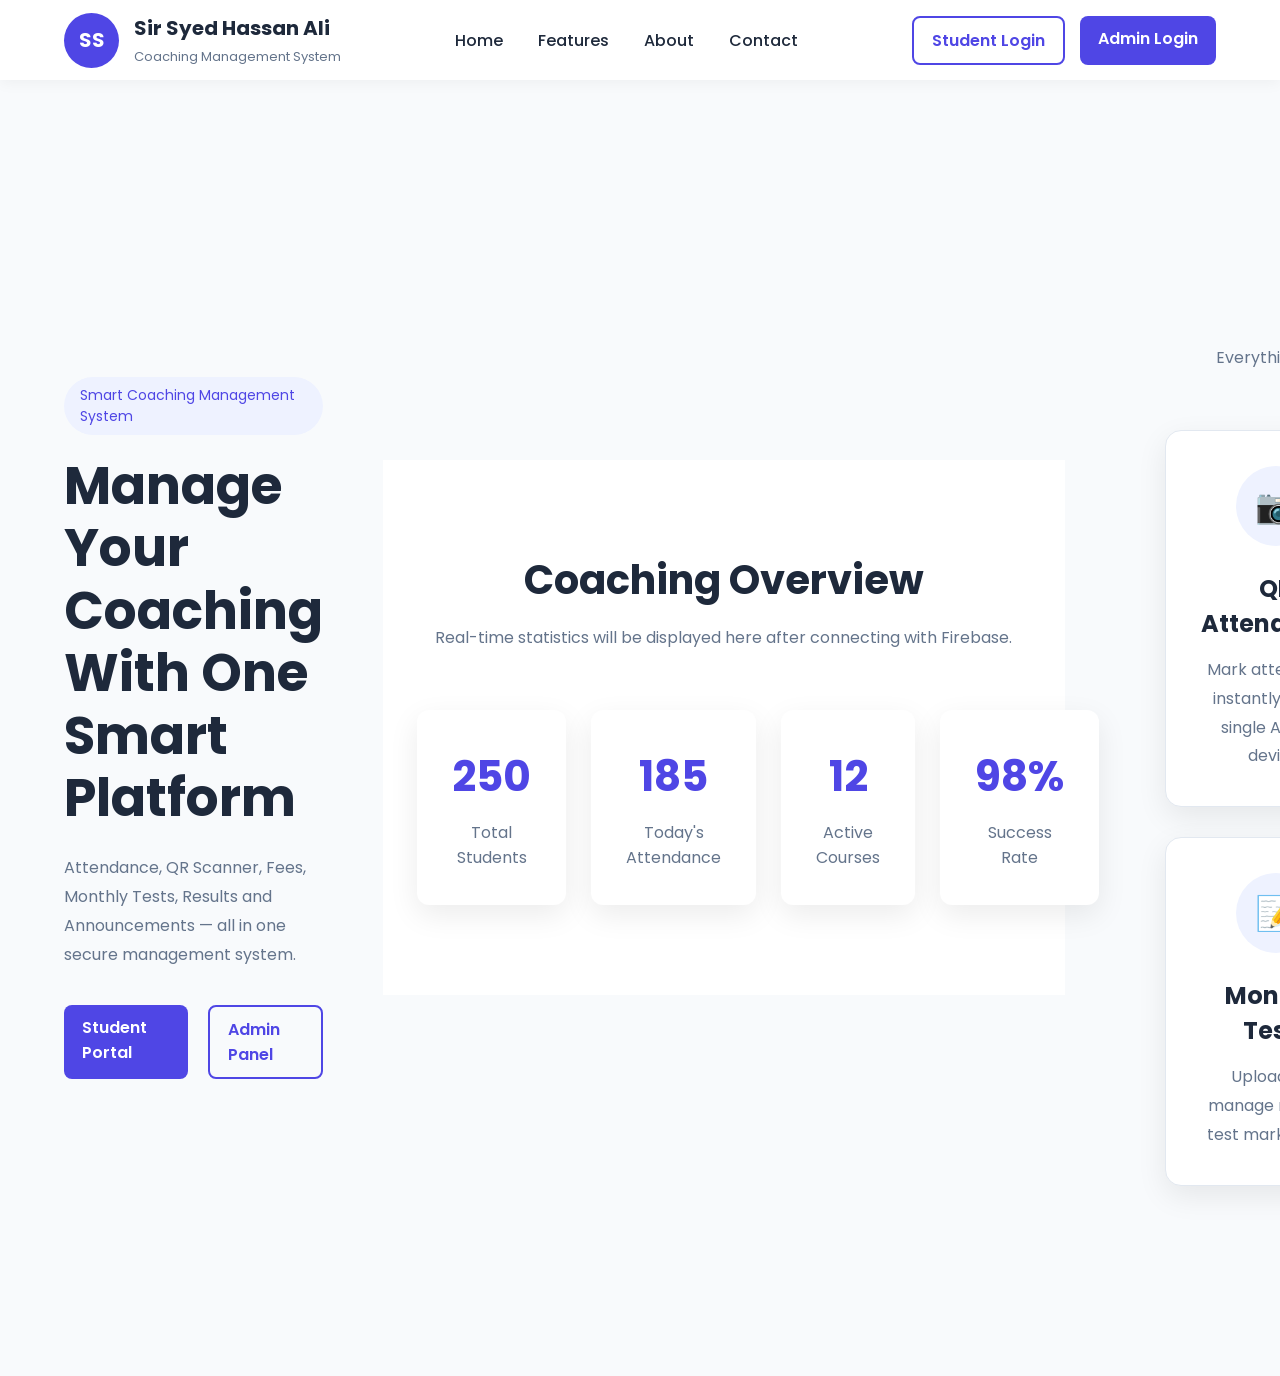
==== index.html @ 6d30d4cc "Add files via upload" ====
<!DOCTYPE html>
<html lang="en">

<head>

    <!-- Character Encoding -->
    <meta charset="UTF-8">

    <!-- Responsive Design -->
    <meta name="viewport"
          content="width=device-width, initial-scale=1.0">

    <!-- Website Title -->
    <title>Sir Syed Hassan Ali Coaching Management System</title>

    <!-- Website Description -->
    <meta name="description"
          content="Smart Coaching Management System">

    <!-- Google Fonts -->

    <link rel="preconnect"
          href="https://fonts.googleapis.com">

    <link rel="preconnect"
          href="https://fonts.gstatic.com"
          crossorigin>

    <link href="https://fonts.googleapis.com/css2?family=Poppins:wght@300;400;500;600;700&display=swap"
          rel="stylesheet">

    <!-- Lucide Icons -->

    <script src="https://unpkg.com/lucide@latest"></script>

    <!-- CSS -->

    <link rel="stylesheet"
          href="css/variables.css">

    <link rel="stylesheet"
          href="css/style.css">

    <link rel="stylesheet"
          href="css/components.css">

    <link rel="stylesheet"
          href="css/responsive.css">

</head>

<body>




<header class="header">

    <div class="container">

        <!-- Logo -->

        <a href="index.html" class="logo">

            <div class="logo-icon">

                SS

            </div>

            <div class="logo-text">

                <h2>Sir Syed Hassan Ali</h2>

                <span>Coaching Management System</span>

            </div>

        </a>

        <!-- Desktop Navigation -->

        <nav class="navbar">

            <ul class="nav-list">

                <li><a href="#home" class="nav-link">Home</a></li>

                <li><a href="#features" class="nav-link">Features</a></li>

                <li><a href="#about" class="nav-link">About</a></li>

                <li><a href="#contact" class="nav-link">Contact</a></li>

            </ul>

        </nav>

        <!-- Right Buttons -->

        <div class="header-actions">

            <a href="login.html" class="btn btn-outline">

                Student Login

            </a>

            <a href="admin-login.html" class="btn btn-primary">

                Admin Login

            </a>

        </div>

        <!-- Mobile Menu Button -->

        <button class="menu-btn" id="menuBtn">

            ☰

        </button>

    </div>

</header>




<main>

    <!-- ===========================
         HERO SECTION
    ============================ -->

    <section class="hero" id="home">

        <div class="container hero-container">

            <!-- Left Content -->

            <div class="hero-content">

                <span class="hero-badge">

                    Smart Coaching Management System
                </span>

                <h1>

                    Manage Your Coaching With One Smart Platform

                </h1>

                <p>

                    Attendance, QR Scanner, Fees, Monthly Tests,
                    Results and Announcements — all in one secure
                    management system.

                </p>

                <div class="hero-buttons">

                    <a href="login.html" class="btn btn-primary">

                        Student Portal

                    </a>

                    <a href="admin-login.html" class="btn btn-outline">

                        Admin Panel

                    </a>

                </div>

            </div>



<!-- ==========================================
     STATISTICS SECTION
========================================== -->

<section class="stats" id="statistics">

    <div class="container">

        <div class="section-title">

            <h2>Coaching Overview</h2>

            <p>

                Real-time statistics will be displayed here after
                connecting with Firebase.

            </p>

        </div>

        <div class="stats-grid">

            <div class="stat-card">

                <h3 id="studentCount">

                    250

                </h3>

                <p>Total Students</p>

            </div>

            <div class="stat-card">

                <h3 id="attendanceToday">

                    185

                </h3>

                <p>Today's Attendance</p>

            </div>

            <div class="stat-card">

                <h3 id="activeCourses">

                    12

                </h3>

                <p>Active Courses</p>

            </div>

            <div class="stat-card">

                <h3 id="successRate">

                    98%

                </h3>

                <p>Success Rate</p>

            </div>

        </div>

    </div>

</section>


<!-- ==========================================
     FEATURES SECTION
========================================== -->

<section class="features" id="features">

    <div class="container">

        <div class="section-title">

            <h2>Powerful Features</h2>

            <p>

                Everything you need to manage your coaching
                efficiently from one dashboard.

            </p>

        </div>

        <div class="features-grid">

            <div class="feature-card">

                <div class="feature-icon">📷</div>

                <h3>QR Attendance</h3>

                <p>
                    Mark attendance instantly using a single Android device.
                </p>

            </div>

            <div class="feature-card">

                <div class="feature-icon">👨‍🎓</div>

                <h3>Student Management</h3>

                <p>
                    Add, edit and manage all students from one place.
                </p>

            </div>

            <div class="feature-card">

                <div class="feature-icon">💰</div>

                <h3>Fee Management</h3>

                <p>
                    Track paid and unpaid monthly fees with complete history.
                </p>

            </div>

            <div class="feature-card">

                <div class="feature-icon">📝</div>

                <h3>Monthly Tests</h3>

                <p>
                    Upload and manage monthly test marks easily.
                </p>

            </div>

            <div class="feature-card">

                <div class="feature-icon">🎓</div>

                <h3>Results</h3>

                <p>
                    Publish results securely for students and parents.
                </p>

            </div>

            <div class="feature-card">

                <div class="feature-icon">📢</div>

                <h3>Announcements</h3>

                <p>
                    Send important notices directly to every student dashboard.
                </p>

            </div>

        </div>

    </div>

</section>


<!-- ==========================================
     HOW IT WORKS SECTION
========================================== -->

<section class="workflow" id="workflow">

    <div class="container">

        <div class="section-title">

            <h2>How Our QR Attendance Works</h2>

            <p>

                A simple and secure process that takes only a few seconds.

            </p>

        </div>

        <div class="workflow-grid">

            <div class="workflow-card">

                <div class="step-number">1</div>

                <div class="workflow-icon">🎫</div>

                <h3>Bring Your QR Card</h3>

                <p>

                    Every student receives a unique QR card during admission.

                </p>

            </div>

            <div class="workflow-card">

                <div class="step-number">2</div>

                <div class="workflow-icon">📷</div>

                <h3>Scan QR Code</h3>

                <p>

                    Scan your QR card using the Android scanner at reception.

                </p>

            </div>

            <div class="workflow-card">

                <div class="step-number">3</div>

                <div class="workflow-icon">✅</div>

                <h3>Attendance Saved</h3>

                <p>

                    Attendance is recorded instantly with the current date and time.

                </p>

            </div>

            <div class="workflow-card">

                <div class="step-number">4</div>

                <div class="workflow-icon">📊</div>

                <h3>Dashboard Updated</h3>

                <p>

                    Attendance, reports and statistics update automatically.

                </p>

            </div>

        </div>

    </div>

</section>


            <!-- Right Content -->

            <div class="hero-image">

                <img src="images/hero.png"
                     alt="Hero Image">

            </div>

        </div>

    </section>

</main>





<!-- ======================================================

FOOTER WILL COME HERE

======================================================= -->






<!-- JavaScript -->

<script type="module" src="js/app.js"></script>

</body>

</html>
---- css/variables.css ----
/* ==========================================
   GLOBAL VARIABLES
========================================== */

:root{

    /* Brand Colors */

    --primary-color:#4F46E5;

    --primary-hover:#4338CA;

    --success-color:#16A34A;

    --danger-color:#DC2626;

    --warning-color:#F59E0B;

    /* Text */

    --text-dark:#1E293B;

    --text-light:#64748B;

    /* Background */

    --background:#F8FAFC;

    --white:#FFFFFF;

    /* Border */

    --border-color:#E2E8F0;

    /* Radius */

    --radius:12px;

    /* Shadow */

    --shadow:

    0 10px 30px rgba(0,0,0,.08);

}
---- css/style.css ----
/* ==========================================
   RESET
========================================== */

*{

    margin:0;

    padding:0;

    box-sizing:border-box;

}

/* ==========================================
   BODY
========================================== */

body{

    font-family:'Poppins',sans-serif;

    background:var(--background);

    color:var(--text-dark);

}

/* ==========================================
   LINKS
========================================== */

a{

    text-decoration:none;

    color:inherit;

}

/* ==========================================
   LIST
========================================== */

ul{

    list-style:none;

}

/* ==========================================
   IMAGE
========================================== */

img{

    max-width:100%;

    display:block;

}
---- css/components.css ----
/* ==========================================
   CONTAINER
========================================== */

.container{

    width:90%;

    max-width:1280px;

    margin:auto;

}

/* ==========================================
   HEADER
========================================== */

.header{

    position:sticky;

    top:0;

    z-index:1000;

    background:#ffffff;

    box-shadow:0 2px 15px rgba(0,0,0,.05);

}

/* ==========================================
   HEADER CONTAINER
========================================== */

.header .container{

    display:flex;

    align-items:center;

    justify-content:space-between;

    height:80px;

}

/* ==========================================
   LOGO
========================================== */

.logo{

    display:flex;

    align-items:center;

    gap:15px;

}

.logo-icon{

    width:55px;

    height:55px;

    border-radius:50%;

    background:var(--primary-color);

    color:#fff;

    display:flex;

    align-items:center;

    justify-content:center;

    font-weight:700;

    font-size:20px;

}

.logo-text h2{

    font-size:20px;

}

.logo-text span{

    color:var(--text-light);

    font-size:13px;

}

/* ==========================================
   NAVIGATION
========================================== */

.nav-list{

    display:flex;

    gap:35px;

}

.nav-link{

    font-weight:500;

    transition:.3s;

}

.nav-link:hover{

    color:var(--primary-color);

}

/* ==========================================
   BUTTONS
========================================== */

.header-actions{

    display:flex;

    gap:15px;

}

.btn{

    padding:10px 18px;

    border-radius:8px;

    font-weight:600;

    transition:.3s;

}

.btn-primary{

    background:var(--primary-color);

    color:#fff;

}

.btn-primary:hover{

    background:var(--primary-hover);

}

.btn-outline{

    border:2px solid var(--primary-color);

    color:var(--primary-color);

}

.btn-outline:hover{

    background:var(--primary-color);

    color:#fff;

}

/* ==========================================
   MOBILE BUTTON
========================================== */

.menu-btn{

    display:none;

    border:none;

    background:none;

    font-size:30px;

    cursor:pointer;

}

/* ==========================================
   HERO SECTION
========================================== */

.hero{

    padding:90px 0;

}

.hero-container{

    display:flex;

    align-items:center;

    justify-content:space-between;

    gap:60px;

}

.hero-content{

    flex:1;

}

.hero-badge{

    display:inline-block;

    background:#EEF2FF;

    color:var(--primary-color);

    padding:8px 16px;

    border-radius:30px;

    font-size:14px;

    margin-bottom:20px;

}

.hero-content h1{

    font-size:52px;

    line-height:1.2;

    margin-bottom:25px;

}

.hero-content p{

    color:var(--text-light);

    line-height:1.8;

    margin-bottom:35px;

    max-width:600px;

}

.hero-buttons{

    display:flex;

    gap:20px;

}

.hero-image{

    flex:1;

    text-align:center;

}

.hero-image img{

    max-width:100%;

}

/* ==========================================
   SECTION TITLE
========================================== */

.section-title{

    text-align:center;

    margin-bottom:60px;

}

.section-title h2{

    font-size:40px;

    margin-bottom:15px;

}

.section-title p{

    color:var(--text-light);

}

/* ==========================================
   STATISTICS
========================================== */

.stats{

    padding:90px 0;

    background:#ffffff;

}

.stats-grid{

    display:grid;

    grid-template-columns:repeat(4,1fr);

    gap:25px;

}

.stat-card{

    background:#ffffff;

    padding:35px;

    border-radius:var(--radius);

    text-align:center;

    box-shadow:var(--shadow);

    transition:.3s;

}

.stat-card:hover{

    transform:translateY(-8px);

}

.stat-card h3{

    font-size:42px;

    color:var(--primary-color);

    margin-bottom:12px;

}

.stat-card p{

    color:var(--text-light);

}

/* ==========================================
   FEATURES SECTION
========================================== */

.features{

    padding:100px 0;

    background:#F8FAFC;

}

/* Feature Grid */

.features-grid{

    display:grid;

    grid-template-columns:repeat(3,1fr);

    gap:30px;

}

/* Feature Card */

.feature-card{

    background:#FFFFFF;

    border-radius:16px;

    padding:35px;

    text-align:center;

    box-shadow:var(--shadow);

    transition:.35s;

    border:1px solid var(--border-color);

}

/* Hover Effect */

.feature-card:hover{

    transform:translateY(-10px);

    border-color:var(--primary-color);

}

/* Icon */

.feature-icon{

    width:80px;

    height:80px;

    margin:auto;

    margin-bottom:25px;

    border-radius:50%;

    background:#EEF2FF;

    display:flex;

    align-items:center;

    justify-content:center;

    font-size:34px;

}

/* Title */

.feature-card h3{

    margin-bottom:15px;

    font-size:24px;

}

/* Description */

.feature-card p{

    color:var(--text-light);

    line-height:1.8;

}

/* ==========================================
   WORKFLOW SECTION
========================================== */

.workflow{

    padding:100px 0;

    background:#FFFFFF;

}

/* Grid */

.workflow-grid{

    display:grid;

    grid-template-columns:repeat(4,1fr);

    gap:30px;

}

/* Card */

.workflow-card{

    position:relative;

    background:#F8FAFC;

    padding:35px;

    border-radius:18px;

    text-align:center;

    box-shadow:var(--shadow);

    transition:.35s;

}

.workflow-card:hover{

    transform:translateY(-10px);

}

/* Step Number */

.step-number{

    position:absolute;

    top:15px;

    right:15px;

    width:35px;

    height:35px;

    border-radius:50%;

    background:var(--primary-color);

    color:#fff;

    display:flex;

    justify-content:center;

    align-items:center;

    font-weight:700;

}

/* Icon */

.workflow-icon{

    width:90px;

    height:90px;

    margin:auto;

    margin-bottom:25px;

    border-radius:50%;

    background:#EEF2FF;

    display:flex;

    justify-content:center;

    align-items:center;

    font-size:40px;

}

/* Heading */

.workflow-card h3{

    margin-bottom:15px;

    font-size:22px;

}

/* Text */

.workflow-card p{

    color:var(--text-light);

    line-height:1.8;

}
---- css/responsive.css ----
<!DOCTYPE html>
<html lang="en">

<head>

    <!-- Character Encoding -->
    <meta charset="UTF-8">

    <!-- Responsive Design -->
    <meta name="viewport"
          content="width=device-width, initial-scale=1.0">

    <!-- Website Title -->
    <title>Sir Syed Hassan Ali Coaching Management System</title>

    <!-- Website Description -->
    <meta name="description"
          content="Smart Coaching Management System">

    <!-- Google Fonts -->

    <link rel="preconnect"
          href="https://fonts.googleapis.com">

    <link rel="preconnect"
          href="https://fonts.gstatic.com"
          crossorigin>

    <link href="https://fonts.googleapis.com/css2?family=Poppins:wght@300;400;500;600;700&display=swap"
          rel="stylesheet">

    <!-- Lucide Icons -->

    <script src="https://unpkg.com/lucide@latest"></script>

    <!-- CSS -->

    <link rel="stylesheet"
          href="css/variables.css">

    <link rel="stylesheet"
          href="css/style.css">

    <link rel="stylesheet"
          href="css/components.css">

    <link rel="stylesheet"
          href="css/responsive.css">

</head>

<body>




<header class="header">

    <div class="container">

        <!-- Logo -->

        <a href="index.html" class="logo">

            <div class="logo-icon">

                SS

            </div>

            <div class="logo-text">

                <h2>Sir Syed Hassan Ali</h2>

                <span>Coaching Management System</span>

            </div>

        </a>

        <!-- Desktop Navigation -->

        <nav class="navbar">

            <ul class="nav-list">

                <li><a href="#home" class="nav-link">Home</a></li>

                <li><a href="#features" class="nav-link">Features</a></li>

                <li><a href="#about" class="nav-link">About</a></li>

                <li><a href="#contact" class="nav-link">Contact</a></li>

            </ul>

        </nav>

        <!-- Right Buttons -->

        <div class="header-actions">

            <a href="login.html" class="btn btn-outline">

                Student Login

            </a>

            <a href="admin-login.html" class="btn btn-primary">

                Admin Login

            </a>

        </div>

        <!-- Mobile Menu Button -->

        <button class="menu-btn" id="menuBtn">

            ☰

        </button>

    </div>

</header>




<main>

    <!-- ===========================
         HERO SECTION
    ============================ -->

    <section class="hero" id="home">

        <div class="container hero-container">

            <!-- Left Content -->

            <div class="hero-content">

                <span class="hero-badge">

                    Smart Coaching Management System
                </span>

                <h1>

                    Manage Your Coaching With One Smart Platform

                </h1>

                <p>

                    Attendance, QR Scanner, Fees, Monthly Tests,
                    Results and Announcements — all in one secure
                    management system.

                </p>

                <div class="hero-buttons">

                    <a href="login.html" class="btn btn-primary">

                        Student Portal

                    </a>

                    <a href="admin-login.html" class="btn btn-outline">

                        Admin Panel

                    </a>

                </div>

            </div>



<!-- ==========================================
     STATISTICS SECTION
========================================== -->

<section class="stats" id="statistics">

    <div class="container">

        <div class="section-title">

            <h2>Coaching Overview</h2>

            <p>

                Real-time statistics will be displayed here after
                connecting with Firebase.

            </p>

        </div>

        <div class="stats-grid">

            <div class="stat-card">

                <h3 id="studentCount">

                    250

                </h3>

                <p>Total Students</p>

            </div>

            <div class="stat-card">

                <h3 id="attendanceToday">

                    185

                </h3>

                <p>Today's Attendance</p>

            </div>

            <div class="stat-card">

                <h3 id="activeCourses">

                    12

                </h3>

                <p>Active Courses</p>

            </div>

            <div class="stat-card">

                <h3 id="successRate">

                    98%

                </h3>

                <p>Success Rate</p>

            </div>

        </div>

    </div>

</section>


<!-- ==========================================
     FEATURES SECTION
========================================== -->

<section class="features" id="features">

    <div class="container">

        <div class="section-title">

            <h2>Powerful Features</h2>

            <p>

                Everything you need to manage your coaching
                efficiently from one dashboard.

            </p>

        </div>

        <div class="features-grid">

            <div class="feature-card">

                <div class="feature-icon">📷</div>

                <h3>QR Attendance</h3>

                <p>
                    Mark attendance instantly using a single Android device.
                </p>

            </div>

            <div class="feature-card">

                <div class="feature-icon">👨‍🎓</div>

                <h3>Student Management</h3>

                <p>
                    Add, edit and manage all students from one place.
                </p>

            </div>

            <div class="feature-card">

                <div class="feature-icon">💰</div>

                <h3>Fee Management</h3>

                <p>
                    Track paid and unpaid monthly fees with complete history.
                </p>

            </div>

            <div class="feature-card">

                <div class="feature-icon">📝</div>

                <h3>Monthly Tests</h3>

                <p>
                    Upload and manage monthly test marks easily.
                </p>

            </div>

            <div class="feature-card">

                <div class="feature-icon">🎓</div>

                <h3>Results</h3>

                <p>
                    Publish results securely for students and parents.
                </p>

            </div>

            <div class="feature-card">

                <div class="feature-icon">📢</div>

                <h3>Announcements</h3>

                <p>
                    Send important notices directly to every student dashboard.
                </p>

            </div>

        </div>

    </div>

</section>


<!-- ==========================================
     HOW IT WORKS SECTION
========================================== -->

<section class="workflow" id="workflow">

    <div class="container">

        <div class="section-title">

            <h2>How Our QR Attendance Works</h2>

            <p>

                A simple and secure process that takes only a few seconds.

            </p>

        </div>

        <div class="workflow-grid">

            <div class="workflow-card">

                <div class="step-number">1</div>

                <div class="workflow-icon">🎫</div>

                <h3>Bring Your QR Card</h3>

                <p>

                    Every student receives a unique QR card during admission.

                </p>

            </div>

            <div class="workflow-card">

                <div class="step-number">2</div>

                <div class="workflow-icon">📷</div>

                <h3>Scan QR Code</h3>

                <p>

                    Scan your QR card using the Android scanner at reception.

                </p>

            </div>

            <div class="workflow-card">

                <div class="step-number">3</div>

                <div class="workflow-icon">✅</div>

                <h3>Attendance Saved</h3>

                <p>

                    Attendance is recorded instantly with the current date and time.

                </p>

            </div>

            <div class="workflow-card">

                <div class="step-number">4</div>

                <div class="workflow-icon">📊</div>

                <h3>Dashboard Updated</h3>

                <p>

                    Attendance, reports and statistics update automatically.

                </p>

            </div>

        </div>

    </div>

</section>


            <!-- Right Content -->

            <div class="hero-image">

                <img src="images/hero.png"
                     alt="Hero Image">

            </div>

        </div>

    </section>

</main>





<!-- ======================================================

FOOTER WILL COME HERE

======================================================= -->






<!-- JavaScript -->

<script src="js/app.js"></script>

</body>

</html>
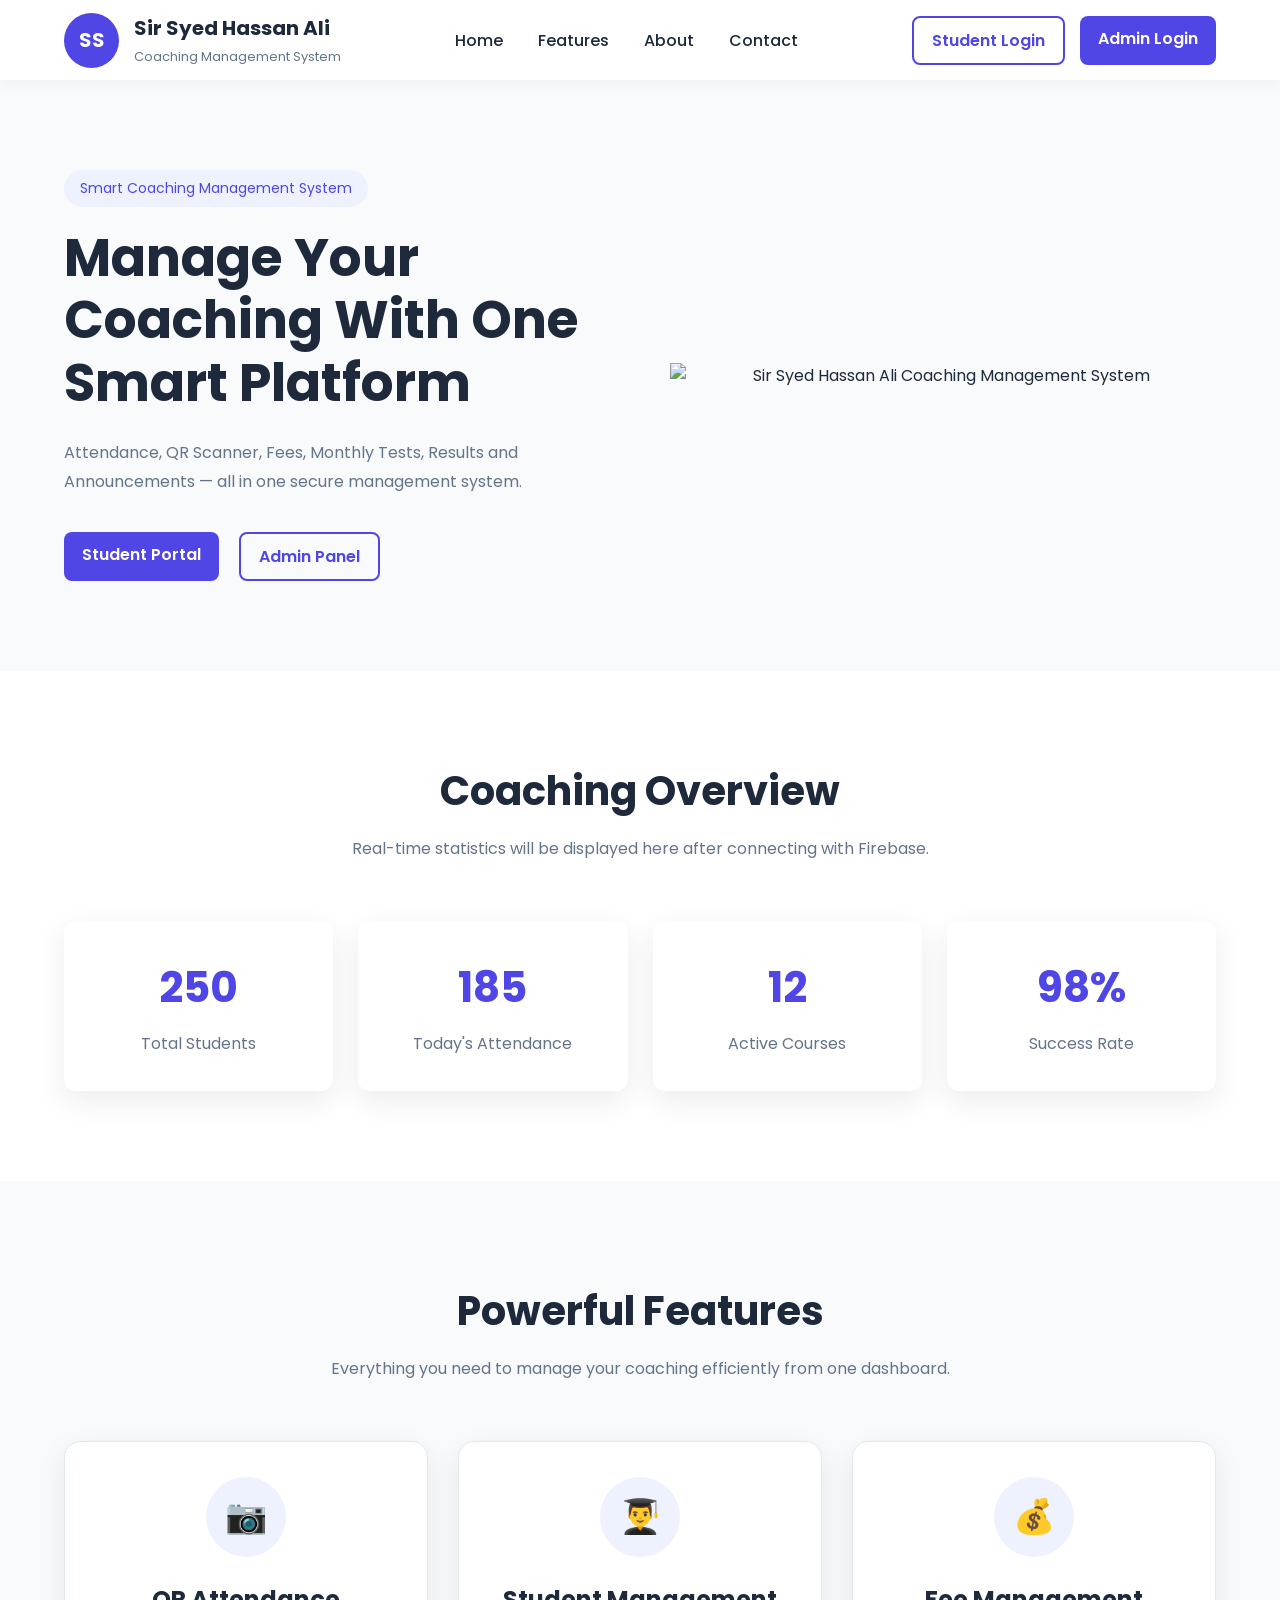
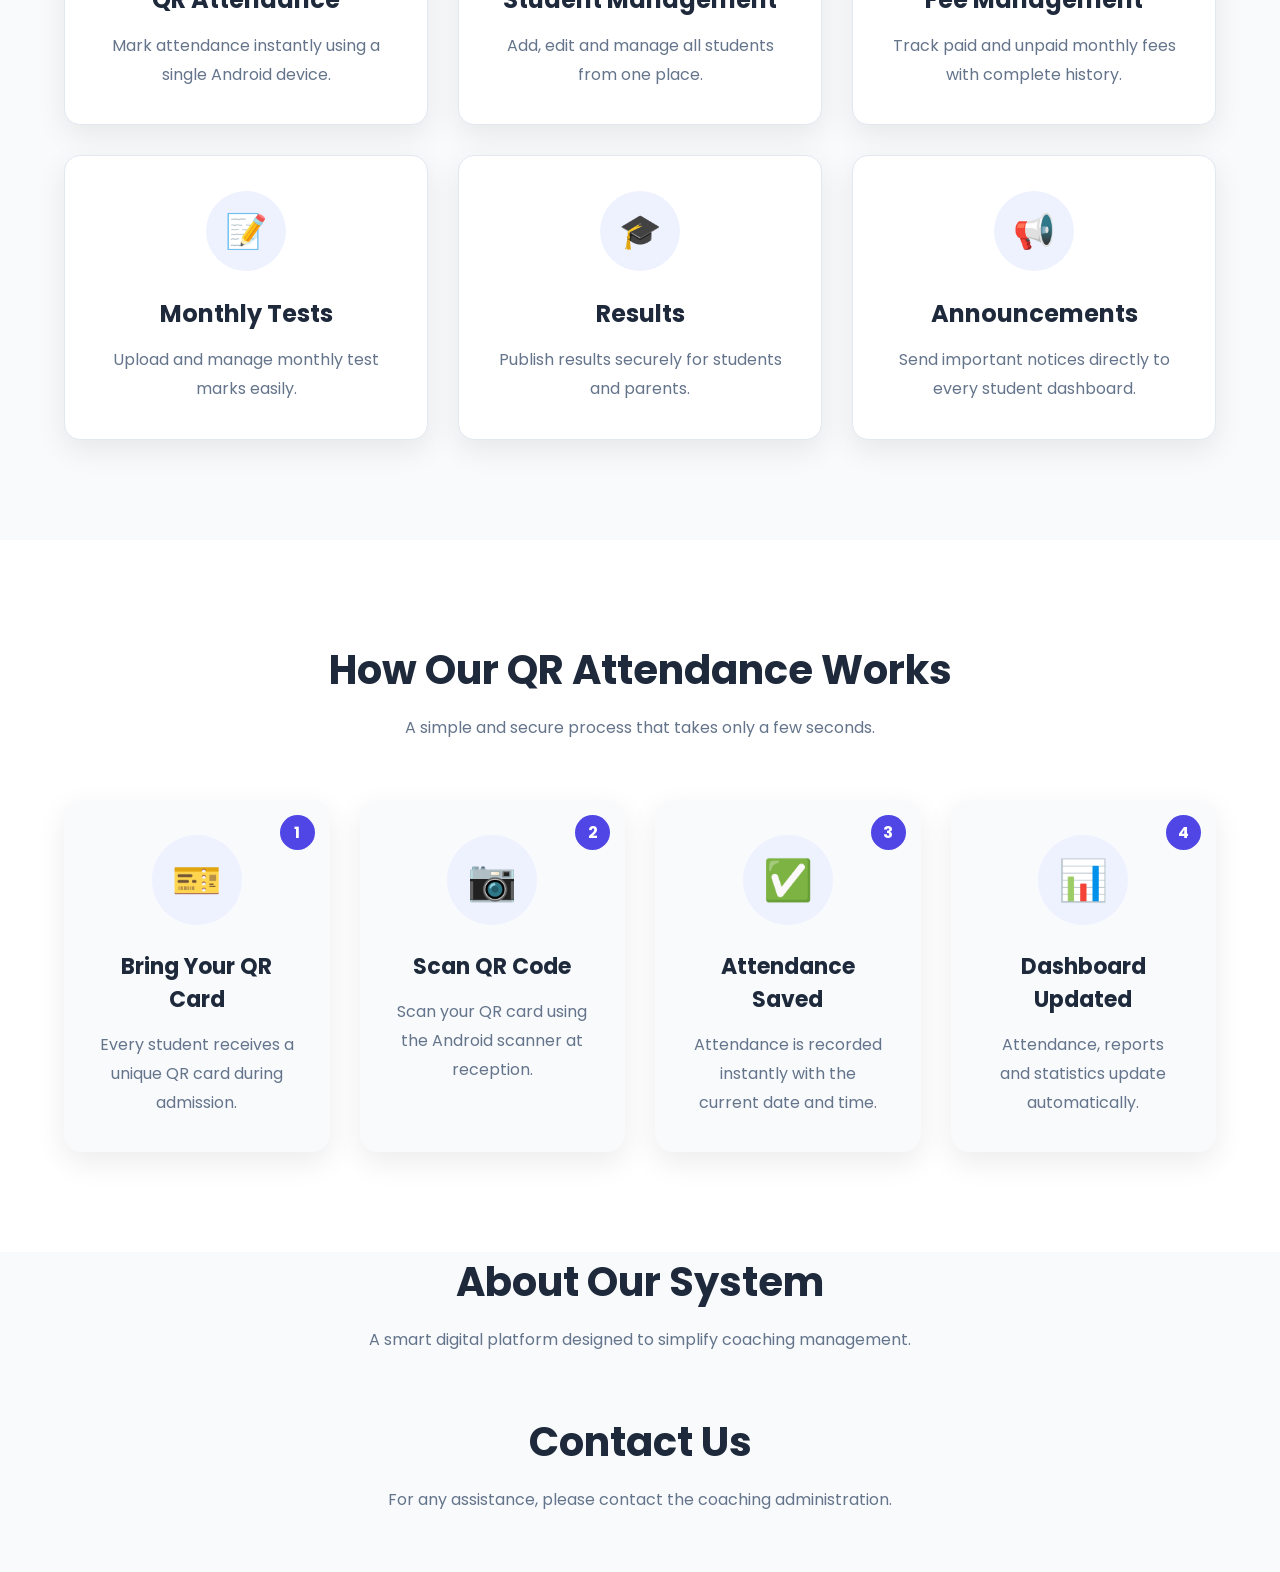
==== commit 0869a02a: "Update index.html" ====
--- a/index.html
+++ b/index.html
@@ -7,487 +7,590 @@
     <meta charset="UTF-8">
 
     <!-- Responsive Design -->
-    <meta name="viewport"
-          content="width=device-width, initial-scale=1.0">
+    <meta name="viewport" content="width=device-width, initial-scale=1.0">
 
     <!-- Website Title -->
     <title>Sir Syed Hassan Ali Coaching Management System</title>
 
     <!-- Website Description -->
-    <meta name="description"
-          content="Smart Coaching Management System">
+    <meta name="description" content="Smart Coaching Management System">
 
     <!-- Google Fonts -->
-
-    <link rel="preconnect"
-          href="https://fonts.googleapis.com">
-
-    <link rel="preconnect"
-          href="https://fonts.gstatic.com"
-          crossorigin>
+    <link rel="preconnect" href="https://fonts.googleapis.com">
+    <link rel="preconnect" href="https://fonts.gstatic.com" crossorigin>
 
     <link href="https://fonts.googleapis.com/css2?family=Poppins:wght@300;400;500;600;700&display=swap"
           rel="stylesheet">
 
     <!-- Lucide Icons -->
-
     <script src="https://unpkg.com/lucide@latest"></script>
 
     <!-- CSS -->
-
-    <link rel="stylesheet"
-          href="css/variables.css">
-
-    <link rel="stylesheet"
-          href="css/style.css">
-
-    <link rel="stylesheet"
-          href="css/components.css">
-
-    <link rel="stylesheet"
-          href="css/responsive.css">
+    <link rel="stylesheet" href="css/variables.css">
+    <link rel="stylesheet" href="css/style.css">
+    <link rel="stylesheet" href="css/components.css">
+    <link rel="stylesheet" href="css/responsive.css">
 
 </head>
 
+
 <body>
 
-
-
-
-<header class="header">
-
-    <div class="container">
-
-        <!-- Logo -->
-
-        <a href="index.html" class="logo">
-
-            <div class="logo-icon">
-
-                SS
-
-            </div>
-
-            <div class="logo-text">
-
-                <h2>Sir Syed Hassan Ali</h2>
-
-                <span>Coaching Management System</span>
-
-            </div>
-
-        </a>
-
-        <!-- Desktop Navigation -->
-
-        <nav class="navbar">
-
-            <ul class="nav-list">
-
-                <li><a href="#home" class="nav-link">Home</a></li>
-
-                <li><a href="#features" class="nav-link">Features</a></li>
-
-                <li><a href="#about" class="nav-link">About</a></li>
-
-                <li><a href="#contact" class="nav-link">Contact</a></li>
-
-            </ul>
-
-        </nav>
-
-        <!-- Right Buttons -->
-
-        <div class="header-actions">
-
-            <a href="login.html" class="btn btn-outline">
-
-                Student Login
+    <!-- ==========================================
+         HEADER
+    =========================================== -->
+
+    <header class="header">
+
+        <div class="container">
+
+            <!-- Logo -->
+            <a href="index.html" class="logo">
+
+                <div class="logo-icon">
+                    SS
+                </div>
+
+                <div class="logo-text">
+
+                    <h2>Sir Syed Hassan Ali</h2>
+
+                    <span>
+                        Coaching Management System
+                    </span>
+
+                </div>
 
             </a>
 
-            <a href="admin-login.html" class="btn btn-primary">
-
-                Admin Login
-
-            </a>
+
+            <!-- Desktop Navigation -->
+            <nav class="navbar">
+
+                <ul class="nav-list">
+
+                    <li>
+                        <a href="#home" class="nav-link">
+                            Home
+                        </a>
+                    </li>
+
+                    <li>
+                        <a href="#features" class="nav-link">
+                            Features
+                        </a>
+                    </li>
+
+                    <li>
+                        <a href="#about" class="nav-link">
+                            About
+                        </a>
+                    </li>
+
+                    <li>
+                        <a href="#contact" class="nav-link">
+                            Contact
+                        </a>
+                    </li>
+
+                </ul>
+
+            </nav>
+
+
+            <!-- Header Buttons -->
+            <div class="header-actions">
+
+                <a href="login.html" class="btn btn-outline">
+                    Student Login
+                </a>
+
+                <a href="admin-login.html" class="btn btn-primary">
+                    Admin Login
+                </a>
+
+            </div>
+
+
+            <!-- Mobile Menu -->
+            <button class="menu-btn" id="menuBtn">
+                ☰
+            </button>
 
         </div>
 
-        <!-- Mobile Menu Button -->
-
-        <button class="menu-btn" id="menuBtn">
-
-            ☰
-
-        </button>
-
-    </div>
-
-</header>
-
-
-
-
-<main>
-
-    <!-- ===========================
-         HERO SECTION
-    ============================ -->
-
-    <section class="hero" id="home">
-
-        <div class="container hero-container">
-
-            <!-- Left Content -->
-
-            <div class="hero-content">
-
-                <span class="hero-badge">
-
-                    Smart Coaching Management System
-                </span>
-
-                <h1>
-
-                    Manage Your Coaching With One Smart Platform
-
-                </h1>
-
-                <p>
-
-                    Attendance, QR Scanner, Fees, Monthly Tests,
-                    Results and Announcements — all in one secure
-                    management system.
-
-                </p>
-
-                <div class="hero-buttons">
-
-                    <a href="login.html" class="btn btn-primary">
-
-                        Student Portal
-
-                    </a>
-
-                    <a href="admin-login.html" class="btn btn-outline">
-
-                        Admin Panel
-
-                    </a>
-
-                </div>
-
-            </div>
-
-
-
-<!-- ==========================================
-     STATISTICS SECTION
-========================================== -->
-
-<section class="stats" id="statistics">
-
-    <div class="container">
-
-        <div class="section-title">
-
-            <h2>Coaching Overview</h2>
-
-            <p>
-
-                Real-time statistics will be displayed here after
-                connecting with Firebase.
-
-            </p>
-
-        </div>
-
-        <div class="stats-grid">
-
-            <div class="stat-card">
-
-                <h3 id="studentCount">
-
-                    250
-
-                </h3>
-
-                <p>Total Students</p>
-
-            </div>
-
-            <div class="stat-card">
-
-                <h3 id="attendanceToday">
-
-                    185
-
-                </h3>
-
-                <p>Today's Attendance</p>
-
-            </div>
-
-            <div class="stat-card">
-
-                <h3 id="activeCourses">
-
-                    12
-
-                </h3>
-
-                <p>Active Courses</p>
-
-            </div>
-
-            <div class="stat-card">
-
-                <h3 id="successRate">
-
-                    98%
-
-                </h3>
-
-                <p>Success Rate</p>
-
-            </div>
-
-        </div>
-
-    </div>
-
-</section>
-
-
-<!-- ==========================================
-     FEATURES SECTION
-========================================== -->
-
-<section class="features" id="features">
-
-    <div class="container">
-
-        <div class="section-title">
-
-            <h2>Powerful Features</h2>
-
-            <p>
-
-                Everything you need to manage your coaching
-                efficiently from one dashboard.
-
-            </p>
-
-        </div>
-
-        <div class="features-grid">
-
-            <div class="feature-card">
-
-                <div class="feature-icon">📷</div>
-
-                <h3>QR Attendance</h3>
-
-                <p>
-                    Mark attendance instantly using a single Android device.
-                </p>
-
-            </div>
-
-            <div class="feature-card">
-
-                <div class="feature-icon">👨‍🎓</div>
-
-                <h3>Student Management</h3>
-
-                <p>
-                    Add, edit and manage all students from one place.
-                </p>
-
-            </div>
-
-            <div class="feature-card">
-
-                <div class="feature-icon">💰</div>
-
-                <h3>Fee Management</h3>
-
-                <p>
-                    Track paid and unpaid monthly fees with complete history.
-                </p>
-
-            </div>
-
-            <div class="feature-card">
-
-                <div class="feature-icon">📝</div>
-
-                <h3>Monthly Tests</h3>
-
-                <p>
-                    Upload and manage monthly test marks easily.
-                </p>
-
-            </div>
-
-            <div class="feature-card">
-
-                <div class="feature-icon">🎓</div>
-
-                <h3>Results</h3>
-
-                <p>
-                    Publish results securely for students and parents.
-                </p>
-
-            </div>
-
-            <div class="feature-card">
-
-                <div class="feature-icon">📢</div>
-
-                <h3>Announcements</h3>
-
-                <p>
-                    Send important notices directly to every student dashboard.
-                </p>
-
-            </div>
-
-        </div>
-
-    </div>
-
-</section>
-
-
-<!-- ==========================================
-     HOW IT WORKS SECTION
-========================================== -->
-
-<section class="workflow" id="workflow">
-
-    <div class="container">
-
-        <div class="section-title">
-
-            <h2>How Our QR Attendance Works</h2>
-
-            <p>
-
-                A simple and secure process that takes only a few seconds.
-
-            </p>
-
-        </div>
-
-        <div class="workflow-grid">
-
-            <div class="workflow-card">
-
-                <div class="step-number">1</div>
-
-                <div class="workflow-icon">🎫</div>
-
-                <h3>Bring Your QR Card</h3>
-
-                <p>
-
-                    Every student receives a unique QR card during admission.
-
-                </p>
-
-            </div>
-
-            <div class="workflow-card">
-
-                <div class="step-number">2</div>
-
-                <div class="workflow-icon">📷</div>
-
-                <h3>Scan QR Code</h3>
-
-                <p>
-
-                    Scan your QR card using the Android scanner at reception.
-
-                </p>
-
-            </div>
-
-            <div class="workflow-card">
-
-                <div class="step-number">3</div>
-
-                <div class="workflow-icon">✅</div>
-
-                <h3>Attendance Saved</h3>
-
-                <p>
-
-                    Attendance is recorded instantly with the current date and time.
-
-                </p>
-
-            </div>
-
-            <div class="workflow-card">
-
-                <div class="step-number">4</div>
-
-                <div class="workflow-icon">📊</div>
-
-                <h3>Dashboard Updated</h3>
-
-                <p>
-
-                    Attendance, reports and statistics update automatically.
-
-                </p>
-
-            </div>
-
-        </div>
-
-    </div>
-
-</section>
-
-
-            <!-- Right Content -->
-
-            <div class="hero-image">
-
-                <img src="images/hero.png"
-                     alt="Hero Image">
-
-            </div>
-
-        </div>
-
-    </section>
-
-</main>
-
-
-
-
-
-<!-- ======================================================
-
-FOOTER WILL COME HERE
-
-======================================================= -->
-
-
-
-
-
-
-<!-- JavaScript -->
-
-<script type="module" src="js/app.js"></script>
+    </header>
+
+
+
+    <!-- ==========================================
+         MAIN CONTENT
+    =========================================== -->
+
+    <main>
+
+
+        <!-- ==========================================
+             HERO SECTION
+        =========================================== -->
+
+        <section class="hero" id="home">
+
+            <div class="container hero-container">
+
+
+                <!-- Hero Left -->
+                <div class="hero-content">
+
+                    <span class="hero-badge">
+                        Smart Coaching Management System
+                    </span>
+
+                    <h1>
+                        Manage Your Coaching With One Smart Platform
+                    </h1>
+
+                    <p>
+                        Attendance, QR Scanner, Fees, Monthly Tests,
+                        Results and Announcements — all in one secure
+                        management system.
+                    </p>
+
+
+                    <div class="hero-buttons">
+
+                        <a href="login.html" class="btn btn-primary">
+                            Student Portal
+                        </a>
+
+                        <a href="admin-login.html" class="btn btn-outline">
+                            Admin Panel
+                        </a>
+
+                    </div>
+
+                </div>
+
+
+                <!-- Hero Right -->
+                <div class="hero-image">
+
+                    <img src="images/hero.png"
+                         alt="Sir Syed Hassan Ali Coaching Management System">
+
+                </div>
+
+            </div>
+
+        </section>
+
+
+
+        <!-- ==========================================
+             STATISTICS SECTION
+        =========================================== -->
+
+        <section class="stats" id="statistics">
+
+            <div class="container">
+
+                <div class="section-title">
+
+                    <h2>
+                        Coaching Overview
+                    </h2>
+
+                    <p>
+                        Real-time statistics will be displayed here
+                        after connecting with Firebase.
+                    </p>
+
+                </div>
+
+
+                <div class="stats-grid">
+
+
+                    <div class="stat-card">
+
+                        <h3 id="studentCount">
+                            250
+                        </h3>
+
+                        <p>
+                            Total Students
+                        </p>
+
+                    </div>
+
+
+                    <div class="stat-card">
+
+                        <h3 id="attendanceToday">
+                            185
+                        </h3>
+
+                        <p>
+                            Today's Attendance
+                        </p>
+
+                    </div>
+
+
+                    <div class="stat-card">
+
+                        <h3 id="activeCourses">
+                            12
+                        </h3>
+
+                        <p>
+                            Active Courses
+                        </p>
+
+                    </div>
+
+
+                    <div class="stat-card">
+
+                        <h3 id="successRate">
+                            98%
+                        </h3>
+
+                        <p>
+                            Success Rate
+                        </p>
+
+                    </div>
+
+                </div>
+
+            </div>
+
+        </section>
+
+
+
+        <!-- ==========================================
+             FEATURES SECTION
+        =========================================== -->
+
+        <section class="features" id="features">
+
+            <div class="container">
+
+                <div class="section-title">
+
+                    <h2>
+                        Powerful Features
+                    </h2>
+
+                    <p>
+                        Everything you need to manage your coaching
+                        efficiently from one dashboard.
+                    </p>
+
+                </div>
+
+
+                <div class="features-grid">
+
+
+                    <div class="feature-card">
+
+                        <div class="feature-icon">
+                            📷
+                        </div>
+
+                        <h3>
+                            QR Attendance
+                        </h3>
+
+                        <p>
+                            Mark attendance instantly using a single
+                            Android device.
+                        </p>
+
+                    </div>
+
+
+                    <div class="feature-card">
+
+                        <div class="feature-icon">
+                            👨‍🎓
+                        </div>
+
+                        <h3>
+                            Student Management
+                        </h3>
+
+                        <p>
+                            Add, edit and manage all students from
+                            one place.
+                        </p>
+
+                    </div>
+
+
+                    <div class="feature-card">
+
+                        <div class="feature-icon">
+                            💰
+                        </div>
+
+                        <h3>
+                            Fee Management
+                        </h3>
+
+                        <p>
+                            Track paid and unpaid monthly fees with
+                            complete history.
+                        </p>
+
+                    </div>
+
+
+                    <div class="feature-card">
+
+                        <div class="feature-icon">
+                            📝
+                        </div>
+
+                        <h3>
+                            Monthly Tests
+                        </h3>
+
+                        <p>
+                            Upload and manage monthly test marks easily.
+                        </p>
+
+                    </div>
+
+
+                    <div class="feature-card">
+
+                        <div class="feature-icon">
+                            🎓
+                        </div>
+
+                        <h3>
+                            Results
+                        </h3>
+
+                        <p>
+                            Publish results securely for students
+                            and parents.
+                        </p>
+
+                    </div>
+
+
+                    <div class="feature-card">
+
+                        <div class="feature-icon">
+                            📢
+                        </div>
+
+                        <h3>
+                            Announcements
+                        </h3>
+
+                        <p>
+                            Send important notices directly to every
+                            student dashboard.
+                        </p>
+
+                    </div>
+
+                </div>
+
+            </div>
+
+        </section>
+
+
+
+        <!-- ==========================================
+             QR WORKFLOW SECTION
+        =========================================== -->
+
+        <section class="workflow" id="workflow">
+
+            <div class="container">
+
+                <div class="section-title">
+
+                    <h2>
+                        How Our QR Attendance Works
+                    </h2>
+
+                    <p>
+                        A simple and secure process that takes only
+                        a few seconds.
+                    </p>
+
+                </div>
+
+
+                <div class="workflow-grid">
+
+
+                    <div class="workflow-card">
+
+                        <div class="step-number">
+                            1
+                        </div>
+
+                        <div class="workflow-icon">
+                            🎫
+                        </div>
+
+                        <h3>
+                            Bring Your QR Card
+                        </h3>
+
+                        <p>
+                            Every student receives a unique QR card
+                            during admission.
+                        </p>
+
+                    </div>
+
+
+                    <div class="workflow-card">
+
+                        <div class="step-number">
+                            2
+                        </div>
+
+                        <div class="workflow-icon">
+                            📷
+                        </div>
+
+                        <h3>
+                            Scan QR Code
+                        </h3>
+
+                        <p>
+                            Scan your QR card using the Android scanner
+                            at reception.
+                        </p>
+
+                    </div>
+
+
+                    <div class="workflow-card">
+
+                        <div class="step-number">
+                            3
+                        </div>
+
+                        <div class="workflow-icon">
+                            ✅
+                        </div>
+
+                        <h3>
+                            Attendance Saved
+                        </h3>
+
+                        <p>
+                            Attendance is recorded instantly with the
+                            current date and time.
+                        </p>
+
+                    </div>
+
+
+                    <div class="workflow-card">
+
+                        <div class="step-number">
+                            4
+                        </div>
+
+                        <div class="workflow-icon">
+                            📊
+                        </div>
+
+                        <h3>
+                            Dashboard Updated
+                        </h3>
+
+                        <p>
+                            Attendance, reports and statistics update
+                            automatically.
+                        </p>
+
+                    </div>
+
+                </div>
+
+            </div>
+
+        </section>
+
+
+
+        <!-- ==========================================
+             ABOUT SECTION
+        =========================================== -->
+
+        <section class="about" id="about">
+
+            <div class="container">
+
+                <div class="section-title">
+
+                    <h2>
+                        About Our System
+                    </h2>
+
+                    <p>
+                        A smart digital platform designed to simplify
+                        coaching management.
+                    </p>
+
+                </div>
+
+            </div>
+
+        </section>
+
+
+
+        <!-- ==========================================
+             CONTACT SECTION
+        =========================================== -->
+
+        <section class="contact" id="contact">
+
+            <div class="container">
+
+                <div class="section-title">
+
+                    <h2>
+                        Contact Us
+                    </h2>
+
+                    <p>
+                        For any assistance, please contact the
+                        coaching administration.
+                    </p>
+
+                </div>
+
+            </div>
+
+        </section>
+
+
+    </main>
+
+
+
+    <!-- ==========================================
+         JAVASCRIPT
+    =========================================== -->
+
+    <script type="module" src="js/app.js"></script>
 
 </body>
 
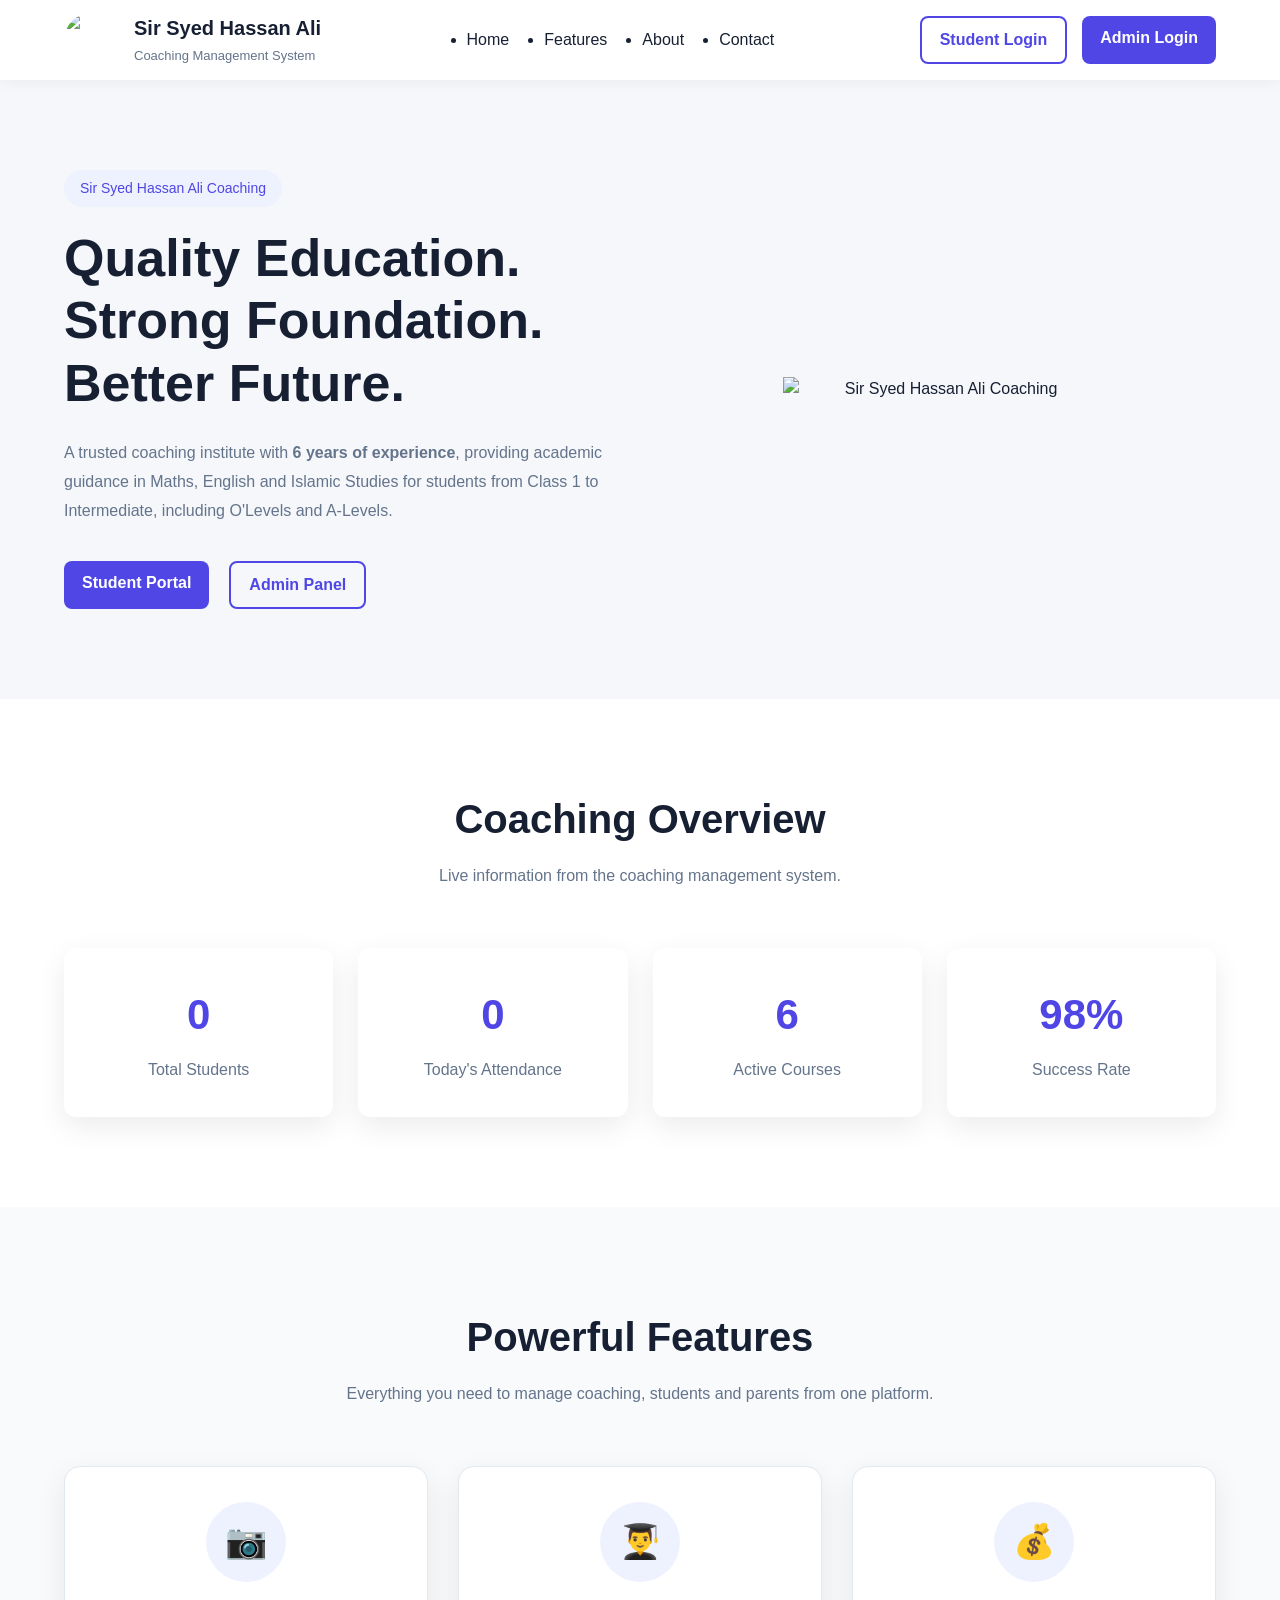
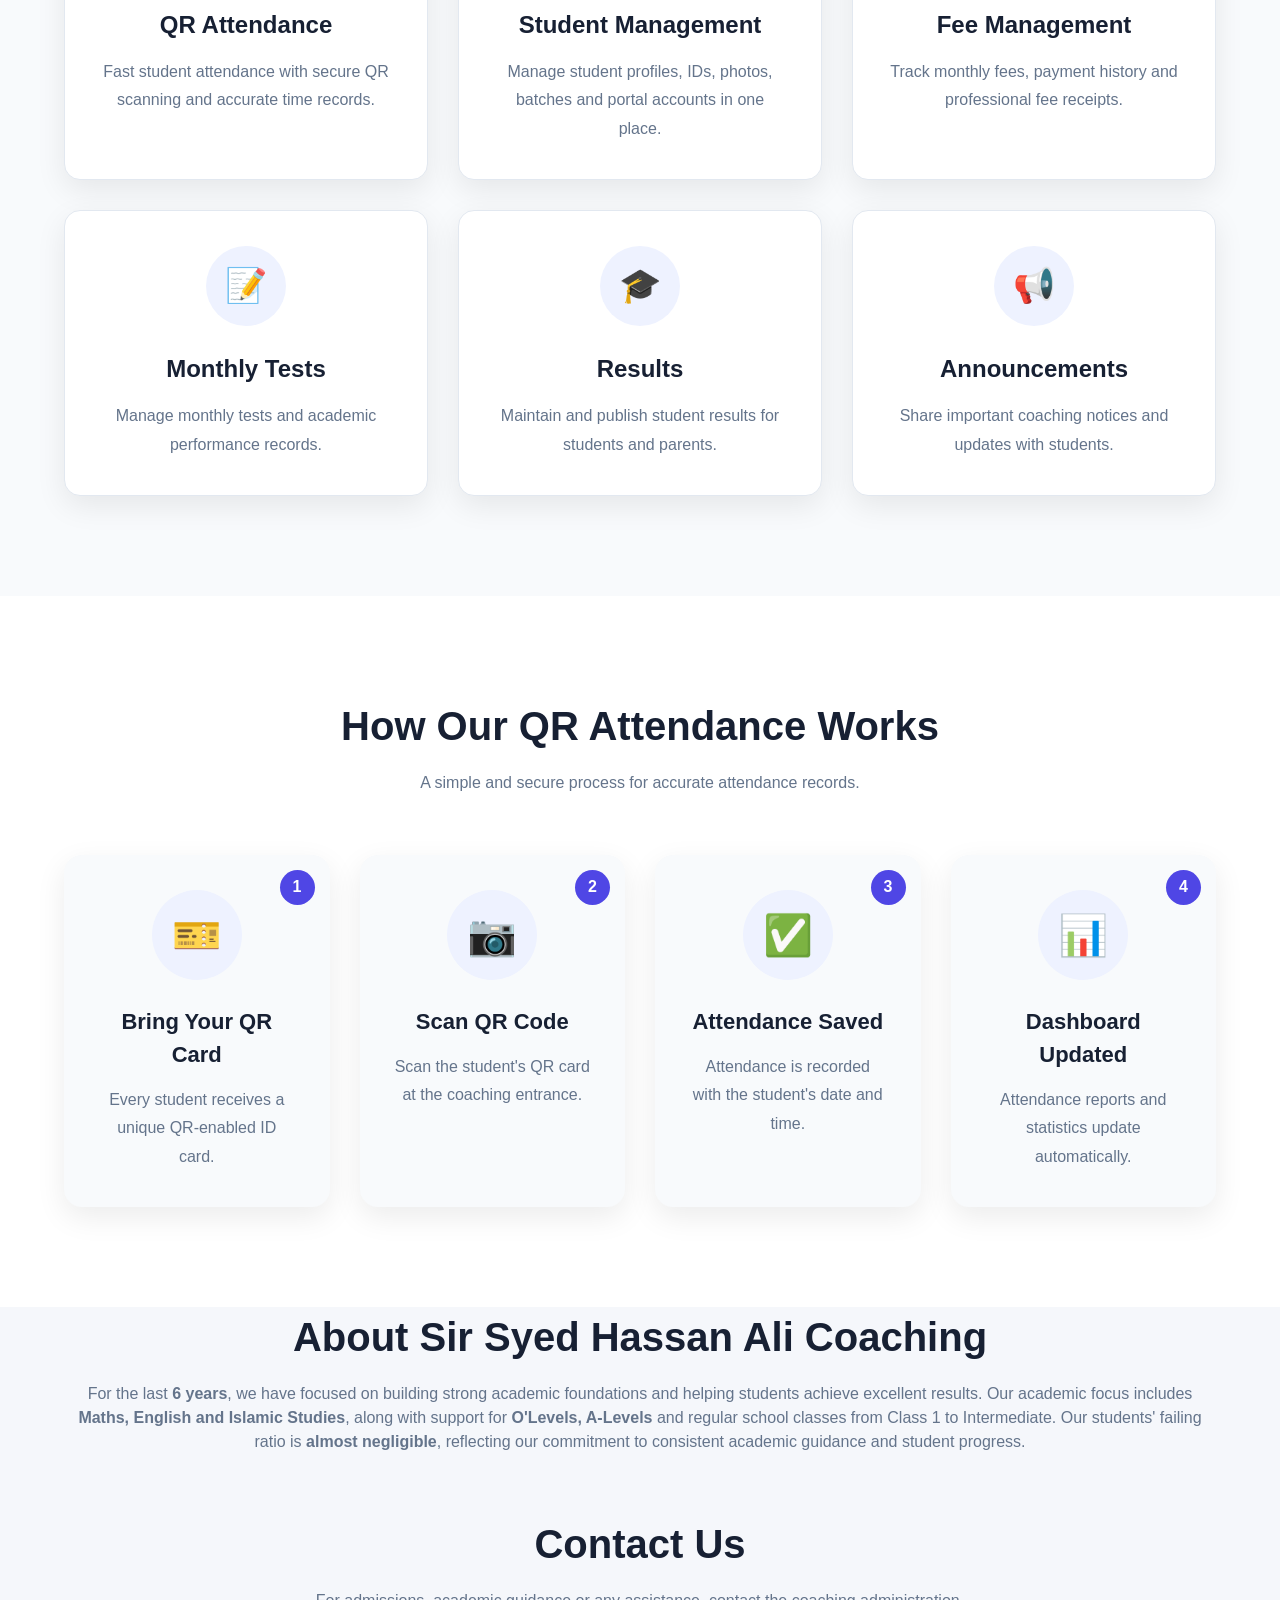
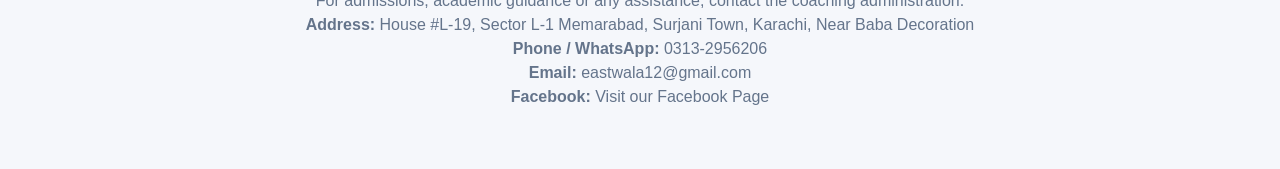
==== commit 8e655cf1: "Update homepage with real coaching details and live statistics" ====
--- a/index.html
+++ b/index.html
@@ -1,597 +1,213 @@
 <!DOCTYPE html>
 <html lang="en">
-
 <head>
-
-    <!-- Character Encoding -->
     <meta charset="UTF-8">
-
-    <!-- Responsive Design -->
     <meta name="viewport" content="width=device-width, initial-scale=1.0">
-
-    <!-- Website Title -->
-    <title>Sir Syed Hassan Ali Coaching Management System</title>
-
-    <!-- Website Description -->
-    <meta name="description" content="Smart Coaching Management System">
-
-    <!-- Google Fonts -->
+    <title>Sir Syed Hassan Ali Coaching | Coaching Management System</title>
+    <meta name="description" content="Sir Syed Hassan Ali Coaching Management System — quality education, attendance, fees, tests, results and announcements in one platform.">
+
     <link rel="preconnect" href="https://fonts.googleapis.com">
     <link rel="preconnect" href="https://fonts.gstatic.com" crossorigin>
-
-    <link href="https://fonts.googleapis.com/css2?family=Poppins:wght@300;400;500;600;700&display=swap"
-          rel="stylesheet">
-
-    <!-- Lucide Icons -->
+    <link href="https://fonts.googleapis.com/css2?family=Poppins:wght@300;400;500;600;700&display=swap" rel="stylesheet">
     <script src="https://unpkg.com/lucide@latest"></script>
 
-    <!-- CSS -->
     <link rel="stylesheet" href="css/variables.css">
     <link rel="stylesheet" href="css/style.css">
     <link rel="stylesheet" href="css/components.css">
     <link rel="stylesheet" href="css/responsive.css">
-
 </head>
-
-
 <body>
 
-    <!-- ==========================================
-         HEADER
-    =========================================== -->
-
-    <header class="header">
-
-        <div class="container">
-
-            <!-- Logo -->
-            <a href="index.html" class="logo">
-
-                <div class="logo-icon">
-                    SS
-                </div>
-
-                <div class="logo-text">
-
-                    <h2>Sir Syed Hassan Ali</h2>
-
-                    <span>
-                        Coaching Management System
-                    </span>
-
-                </div>
-
-            </a>
-
-
-            <!-- Desktop Navigation -->
-            <nav class="navbar">
-
-                <ul class="nav-list">
-
-                    <li>
-                        <a href="#home" class="nav-link">
-                            Home
-                        </a>
-                    </li>
-
-                    <li>
-                        <a href="#features" class="nav-link">
-                            Features
-                        </a>
-                    </li>
-
-                    <li>
-                        <a href="#about" class="nav-link">
-                            About
-                        </a>
-                    </li>
-
-                    <li>
-                        <a href="#contact" class="nav-link">
-                            Contact
-                        </a>
-                    </li>
-
-                </ul>
-
-            </nav>
-
-
-            <!-- Header Buttons -->
-            <div class="header-actions">
-
-                <a href="login.html" class="btn btn-outline">
-                    Student Login
-                </a>
-
-                <a href="admin-login.html" class="btn btn-primary">
-                    Admin Login
-                </a>
-
-            </div>
-
-
-            <!-- Mobile Menu -->
-            <button class="menu-btn" id="menuBtn">
-                ☰
-            </button>
-
-        </div>
-
-    </header>
-
-
-
-    <!-- ==========================================
-         MAIN CONTENT
-    =========================================== -->
-
-    <main>
-
-
-        <!-- ==========================================
-             HERO SECTION
-        =========================================== -->
-
-        <section class="hero" id="home">
-
-            <div class="container hero-container">
-
-
-                <!-- Hero Left -->
-                <div class="hero-content">
-
-                    <span class="hero-badge">
-                        Smart Coaching Management System
-                    </span>
-
-                    <h1>
-                        Manage Your Coaching With One Smart Platform
-                    </h1>
-
-                    <p>
-                        Attendance, QR Scanner, Fees, Monthly Tests,
-                        Results and Announcements — all in one secure
-                        management system.
-                    </p>
-
-
-                    <div class="hero-buttons">
-
-                        <a href="login.html" class="btn btn-primary">
-                            Student Portal
-                        </a>
-
-                        <a href="admin-login.html" class="btn btn-outline">
-                            Admin Panel
-                        </a>
-
-                    </div>
-
-                </div>
-
-
-                <!-- Hero Right -->
-                <div class="hero-image">
-
-                    <img src="images/hero.png"
-                         alt="Sir Syed Hassan Ali Coaching Management System">
-
-                </div>
-
-            </div>
-
-        </section>
-
-
-
-        <!-- ==========================================
-             STATISTICS SECTION
-        =========================================== -->
-
-        <section class="stats" id="statistics">
-
-            <div class="container">
-
-                <div class="section-title">
-
-                    <h2>
-                        Coaching Overview
-                    </h2>
-
-                    <p>
-                        Real-time statistics will be displayed here
-                        after connecting with Firebase.
-                    </p>
-
-                </div>
-
-
-                <div class="stats-grid">
-
-
-                    <div class="stat-card">
-
-                        <h3 id="studentCount">
-                            250
-                        </h3>
-
-                        <p>
-                            Total Students
-                        </p>
-
-                    </div>
-
-
-                    <div class="stat-card">
-
-                        <h3 id="attendanceToday">
-                            185
-                        </h3>
-
-                        <p>
-                            Today's Attendance
-                        </p>
-
-                    </div>
-
-
-                    <div class="stat-card">
-
-                        <h3 id="activeCourses">
-                            12
-                        </h3>
-
-                        <p>
-                            Active Courses
-                        </p>
-
-                    </div>
-
-
-                    <div class="stat-card">
-
-                        <h3 id="successRate">
-                            98%
-                        </h3>
-
-                        <p>
-                            Success Rate
-                        </p>
-
-                    </div>
-
-                </div>
-
-            </div>
-
-        </section>
-
-
-
-        <!-- ==========================================
-             FEATURES SECTION
-        =========================================== -->
-
-        <section class="features" id="features">
-
-            <div class="container">
-
-                <div class="section-title">
-
-                    <h2>
-                        Powerful Features
-                    </h2>
-
-                    <p>
-                        Everything you need to manage your coaching
-                        efficiently from one dashboard.
-                    </p>
-
-                </div>
-
-
-                <div class="features-grid">
-
-
-                    <div class="feature-card">
-
-                        <div class="feature-icon">
-                            📷
-                        </div>
-
-                        <h3>
-                            QR Attendance
-                        </h3>
-
-                        <p>
-                            Mark attendance instantly using a single
-                            Android device.
-                        </p>
-
-                    </div>
-
-
-                    <div class="feature-card">
-
-                        <div class="feature-icon">
-                            👨‍🎓
-                        </div>
-
-                        <h3>
-                            Student Management
-                        </h3>
-
-                        <p>
-                            Add, edit and manage all students from
-                            one place.
-                        </p>
-
-                    </div>
-
-
-                    <div class="feature-card">
-
-                        <div class="feature-icon">
-                            💰
-                        </div>
-
-                        <h3>
-                            Fee Management
-                        </h3>
-
-                        <p>
-                            Track paid and unpaid monthly fees with
-                            complete history.
-                        </p>
-
-                    </div>
-
-
-                    <div class="feature-card">
-
-                        <div class="feature-icon">
-                            📝
-                        </div>
-
-                        <h3>
-                            Monthly Tests
-                        </h3>
-
-                        <p>
-                            Upload and manage monthly test marks easily.
-                        </p>
-
-                    </div>
-
-
-                    <div class="feature-card">
-
-                        <div class="feature-icon">
-                            🎓
-                        </div>
-
-                        <h3>
-                            Results
-                        </h3>
-
-                        <p>
-                            Publish results securely for students
-                            and parents.
-                        </p>
-
-                    </div>
-
-
-                    <div class="feature-card">
-
-                        <div class="feature-icon">
-                            📢
-                        </div>
-
-                        <h3>
-                            Announcements
-                        </h3>
-
-                        <p>
-                            Send important notices directly to every
-                            student dashboard.
-                        </p>
-
-                    </div>
-
-                </div>
-
-            </div>
-
-        </section>
-
-
-
-        <!-- ==========================================
-             QR WORKFLOW SECTION
-        =========================================== -->
-
-        <section class="workflow" id="workflow">
-
-            <div class="container">
-
-                <div class="section-title">
-
-                    <h2>
-                        How Our QR Attendance Works
-                    </h2>
-
-                    <p>
-                        A simple and secure process that takes only
-                        a few seconds.
-                    </p>
-
-                </div>
-
-
-                <div class="workflow-grid">
-
-
-                    <div class="workflow-card">
-
-                        <div class="step-number">
-                            1
-                        </div>
-
-                        <div class="workflow-icon">
-                            🎫
-                        </div>
-
-                        <h3>
-                            Bring Your QR Card
-                        </h3>
-
-                        <p>
-                            Every student receives a unique QR card
-                            during admission.
-                        </p>
-
-                    </div>
-
-
-                    <div class="workflow-card">
-
-                        <div class="step-number">
-                            2
-                        </div>
-
-                        <div class="workflow-icon">
-                            📷
-                        </div>
-
-                        <h3>
-                            Scan QR Code
-                        </h3>
-
-                        <p>
-                            Scan your QR card using the Android scanner
-                            at reception.
-                        </p>
-
-                    </div>
-
-
-                    <div class="workflow-card">
-
-                        <div class="step-number">
-                            3
-                        </div>
-
-                        <div class="workflow-icon">
-                            ✅
-                        </div>
-
-                        <h3>
-                            Attendance Saved
-                        </h3>
-
-                        <p>
-                            Attendance is recorded instantly with the
-                            current date and time.
-                        </p>
-
-                    </div>
-
-
-                    <div class="workflow-card">
-
-                        <div class="step-number">
-                            4
-                        </div>
-
-                        <div class="workflow-icon">
-                            📊
-                        </div>
-
-                        <h3>
-                            Dashboard Updated
-                        </h3>
-
-                        <p>
-                            Attendance, reports and statistics update
-                            automatically.
-                        </p>
-
-                    </div>
-
-                </div>
-
-            </div>
-
-        </section>
-
-
-
-        <!-- ==========================================
-             ABOUT SECTION
-        =========================================== -->
-
-        <section class="about" id="about">
-
-            <div class="container">
-
-                <div class="section-title">
-
-                    <h2>
-                        About Our System
-                    </h2>
-
-                    <p>
-                        A smart digital platform designed to simplify
-                        coaching management.
-                    </p>
-
-                </div>
-
-            </div>
-
-        </section>
-
-
-
-        <!-- ==========================================
-             CONTACT SECTION
-        =========================================== -->
-
-        <section class="contact" id="contact">
-
-            <div class="container">
-
-                <div class="section-title">
-
-                    <h2>
-                        Contact Us
-                    </h2>
-
-                    <p>
-                        For any assistance, please contact the
-                        coaching administration.
-                    </p>
-
-                </div>
-
-            </div>
-
-        </section>
-
-
-    </main>
-
-
-
-    <!-- ==========================================
-         JAVASCRIPT
-    =========================================== -->
-
-    <script type="module" src="js/app.js"></script>
+<header class="header">
+    <div class="container">
+        <a href="#home" class="logo">
+            <div class="logo-icon" style="padding:0;overflow:hidden;background:#fff;">
+                <img src="assets/logo.png" alt="Sir Syed Hassan Ali Coaching logo" style="width:100%;height:100%;object-fit:contain;">
+            </div>
+            <div class="logo-text">
+                <h2>Sir Syed Hassan Ali</h2>
+                <span>Coaching Management System</span>
+            </div>
+        </a>
+
+        <nav class="navbar">
+            <ul class="nav-list">
+                <li><a href="#home" class="nav-link">Home</a></li>
+                <li><a href="#features" class="nav-link">Features</a></li>
+                <li><a href="#about" class="nav-link">About</a></li>
+                <li><a href="#contact" class="nav-link">Contact</a></li>
+            </ul>
+        </nav>
+
+        <div class="header-actions">
+            <a href="login.html" class="btn btn-outline">Student Login</a>
+            <a href="admin-login.html" class="btn btn-primary">Admin Login</a>
+        </div>
+
+        <button class="menu-btn" id="menuBtn" aria-label="Open menu">☰</button>
+    </div>
+</header>
+
+<main>
+    <section class="hero" id="home">
+        <div class="container hero-container">
+            <div class="hero-content">
+                <span class="hero-badge">Sir Syed Hassan Ali Coaching</span>
+                <h1>Quality Education.<br>Strong Foundation.<br>Better Future.</h1>
+                <p>
+                    A trusted coaching institute with <strong>6 years of experience</strong>,
+                    providing academic guidance in Maths, English and Islamic Studies for students
+                    from Class 1 to Intermediate, including O'Levels and A-Levels.
+                </p>
+                <div class="hero-buttons">
+                    <a href="login.html" class="btn btn-primary">Student Portal</a>
+                    <a href="admin-login.html" class="btn btn-outline">Admin Panel</a>
+                </div>
+            </div>
+
+            <div class="hero-image" style="display:flex;align-items:center;justify-content:center;">
+                <img src="assets/logo.png" alt="Sir Syed Hassan Ali Coaching" style="max-width:320px;width:100%;height:auto;object-fit:contain;">
+            </div>
+        </div>
+    </section>
+
+    <section class="stats" id="statistics">
+        <div class="container">
+            <div class="section-title">
+                <h2>Coaching Overview</h2>
+                <p>Live information from the coaching management system.</p>
+            </div>
+
+            <div class="stats-grid">
+                <div class="stat-card">
+                    <h3 id="studentCount">0</h3>
+                    <p>Total Students</p>
+                </div>
+                <div class="stat-card">
+                    <h3 id="attendanceToday">0</h3>
+                    <p>Today's Attendance</p>
+                </div>
+                <div class="stat-card">
+                    <h3 id="activeCourses">6</h3>
+                    <p>Active Courses</p>
+                </div>
+                <div class="stat-card">
+                    <h3 id="successRate">98%</h3>
+                    <p>Success Rate</p>
+                </div>
+            </div>
+        </div>
+    </section>
+
+    <section class="features" id="features">
+        <div class="container">
+            <div class="section-title">
+                <h2>Powerful Features</h2>
+                <p>Everything you need to manage coaching, students and parents from one platform.</p>
+            </div>
+
+            <div class="features-grid">
+                <div class="feature-card">
+                    <div class="feature-icon">📷</div>
+                    <h3>QR Attendance</h3>
+                    <p>Fast student attendance with secure QR scanning and accurate time records.</p>
+                </div>
+                <div class="feature-card">
+                    <div class="feature-icon">👨‍🎓</div>
+                    <h3>Student Management</h3>
+                    <p>Manage student profiles, IDs, photos, batches and portal accounts in one place.</p>
+                </div>
+                <div class="feature-card">
+                    <div class="feature-icon">💰</div>
+                    <h3>Fee Management</h3>
+                    <p>Track monthly fees, payment history and professional fee receipts.</p>
+                </div>
+                <div class="feature-card">
+                    <div class="feature-icon">📝</div>
+                    <h3>Monthly Tests</h3>
+                    <p>Manage monthly tests and academic performance records.</p>
+                </div>
+                <div class="feature-card">
+                    <div class="feature-icon">🎓</div>
+                    <h3>Results</h3>
+                    <p>Maintain and publish student results for students and parents.</p>
+                </div>
+                <div class="feature-card">
+                    <div class="feature-icon">📢</div>
+                    <h3>Announcements</h3>
+                    <p>Share important coaching notices and updates with students.</p>
+                </div>
+            </div>
+        </div>
+    </section>
+
+    <section class="workflow" id="workflow">
+        <div class="container">
+            <div class="section-title">
+                <h2>How Our QR Attendance Works</h2>
+                <p>A simple and secure process for accurate attendance records.</p>
+            </div>
+
+            <div class="workflow-grid">
+                <div class="workflow-card">
+                    <div class="step-number">1</div>
+                    <div class="workflow-icon">🎫</div>
+                    <h3>Bring Your QR Card</h3>
+                    <p>Every student receives a unique QR-enabled ID card.</p>
+                </div>
+                <div class="workflow-card">
+                    <div class="step-number">2</div>
+                    <div class="workflow-icon">📷</div>
+                    <h3>Scan QR Code</h3>
+                    <p>Scan the student's QR card at the coaching entrance.</p>
+                </div>
+                <div class="workflow-card">
+                    <div class="step-number">3</div>
+                    <div class="workflow-icon">✅</div>
+                    <h3>Attendance Saved</h3>
+                    <p>Attendance is recorded with the student's date and time.</p>
+                </div>
+                <div class="workflow-card">
+                    <div class="step-number">4</div>
+                    <div class="workflow-icon">📊</div>
+                    <h3>Dashboard Updated</h3>
+                    <p>Attendance reports and statistics update automatically.</p>
+                </div>
+            </div>
+        </div>
+    </section>
+
+    <section class="about" id="about">
+        <div class="container">
+            <div class="section-title">
+                <h2>About Sir Syed Hassan Ali Coaching</h2>
+                <p>
+                    For the last <strong>6 years</strong>, we have focused on building strong academic
+                    foundations and helping students achieve excellent results. Our academic focus includes
+                    <strong>Maths, English and Islamic Studies</strong>, along with support for
+                    <strong>O'Levels, A-Levels</strong> and regular school classes from Class 1 to Intermediate.
+                    Our students' failing ratio is <strong>almost negligible</strong>, reflecting our commitment
+                    to consistent academic guidance and student progress.
+                </p>
+            </div>
+        </div>
+    </section>
+
+    <section class="contact" id="contact">
+        <div class="container">
+            <div class="section-title">
+                <h2>Contact Us</h2>
+                <p>For admissions, academic guidance or any assistance, contact the coaching administration.</p>
+                <p><strong>Address:</strong> House #L-19, Sector L-1 Memarabad, Surjani Town, Karachi, Near Baba Decoration</p>
+                <p><strong>Phone / WhatsApp:</strong> <a href="https://wa.me/923132956206" target="_blank" rel="noopener noreferrer">0313-2956206</a></p>
+                <p><strong>Email:</strong> <a href="mailto:eastwala12@gmail.com">eastwala12@gmail.com</a></p>
+                <p><strong>Facebook:</strong> <a href="https://www.facebook.com/share/1Mup5KM16s/" target="_blank" rel="noopener noreferrer">Visit our Facebook Page</a></p>
+            </div>
+        </div>
+    </section>
+</main>
+
+<script type="module" src="js/app.js"></script>
 
 </body>
-
 </html>
--- a/css/style.css
+++ b/css/style.css
@@ -1,61 +1,92 @@
-/* ==========================================
-   RESET
-========================================== */
-
-*{
-
-    margin:0;
-
-    padding:0;
-
-    box-sizing:border-box;
-
-}
-
-/* ==========================================
-   BODY
-========================================== */
-
-body{
-
-    font-family:'Poppins',sans-serif;
-
-    background:var(--background);
-
-    color:var(--text-dark);
-
-}
-
-/* ==========================================
-   LINKS
-========================================== */
-
-a{
-
-    text-decoration:none;
-
-    color:inherit;
-
-}
-
-/* ==========================================
-   LIST
-========================================== */
-
-ul{
-
-    list-style:none;
-
-}
-
-/* ==========================================
-   IMAGE
-========================================== */
-
-img{
-
-    max-width:100%;
-
-    display:block;
-
-}
+@import url("./admin-luxury.css");
+@import url("./admin-icon-fix.css");
+
+/* =========================================================
+   GLOBAL STYLES
+   Sir Syed Hassan Ali Coaching Management System
+========================================================= */
+
+* {
+    box-sizing: border-box;
+    margin: 0;
+    padding: 0;
+}
+
+html {
+    scroll-behavior: smooth;
+}
+
+body {
+    font-family: Arial, Helvetica, sans-serif;
+    background: #f5f7fb;
+    color: #172033;
+    line-height: 1.5;
+}
+
+img {
+    max-width: 100%;
+    display: block;
+}
+
+button,
+input,
+textarea,
+select {
+    font: inherit;
+}
+
+button {
+    cursor: pointer;
+}
+
+a {
+    color: inherit;
+    text-decoration: none;
+}
+
+.hidden {
+    display: none !important;
+}
+
+.text-center {
+    text-align: center;
+}
+
+.text-muted {
+    color: #6b7280;
+}
+
+::-webkit-scrollbar {
+    width: 8px;
+    height: 8px;
+}
+
+::-webkit-scrollbar-track {
+    background: #f1f5f9;
+}
+
+::-webkit-scrollbar-thumb {
+    background: #cbd5e1;
+    border-radius: 20px;
+}
+
+::-webkit-scrollbar-thumb:hover {
+    background: #94a3b8;
+}
+
+input,
+textarea,
+select {
+    outline: none;
+}
+
+input::placeholder,
+textarea::placeholder {
+    color: #9ca3af;
+}
+
+@media (max-width: 768px) {
+    body {
+        overflow-x: hidden;
+    }
+}
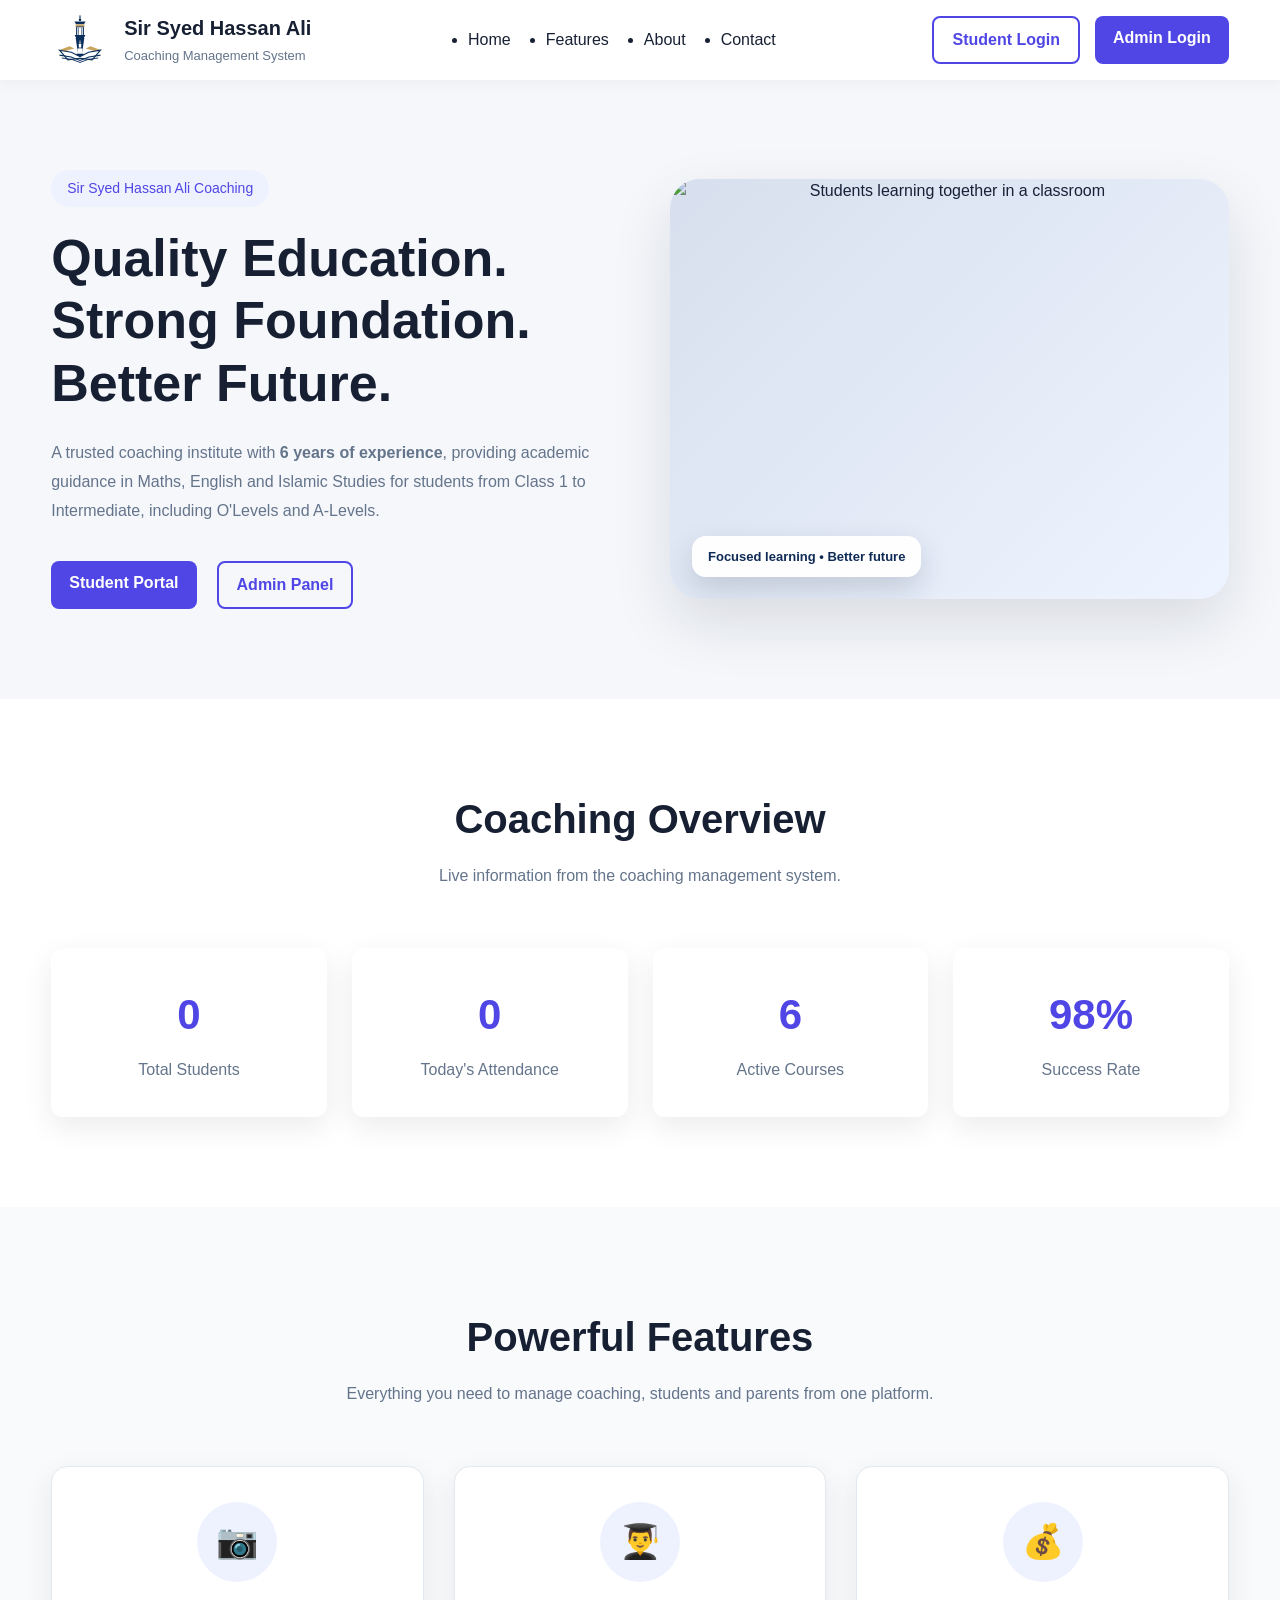
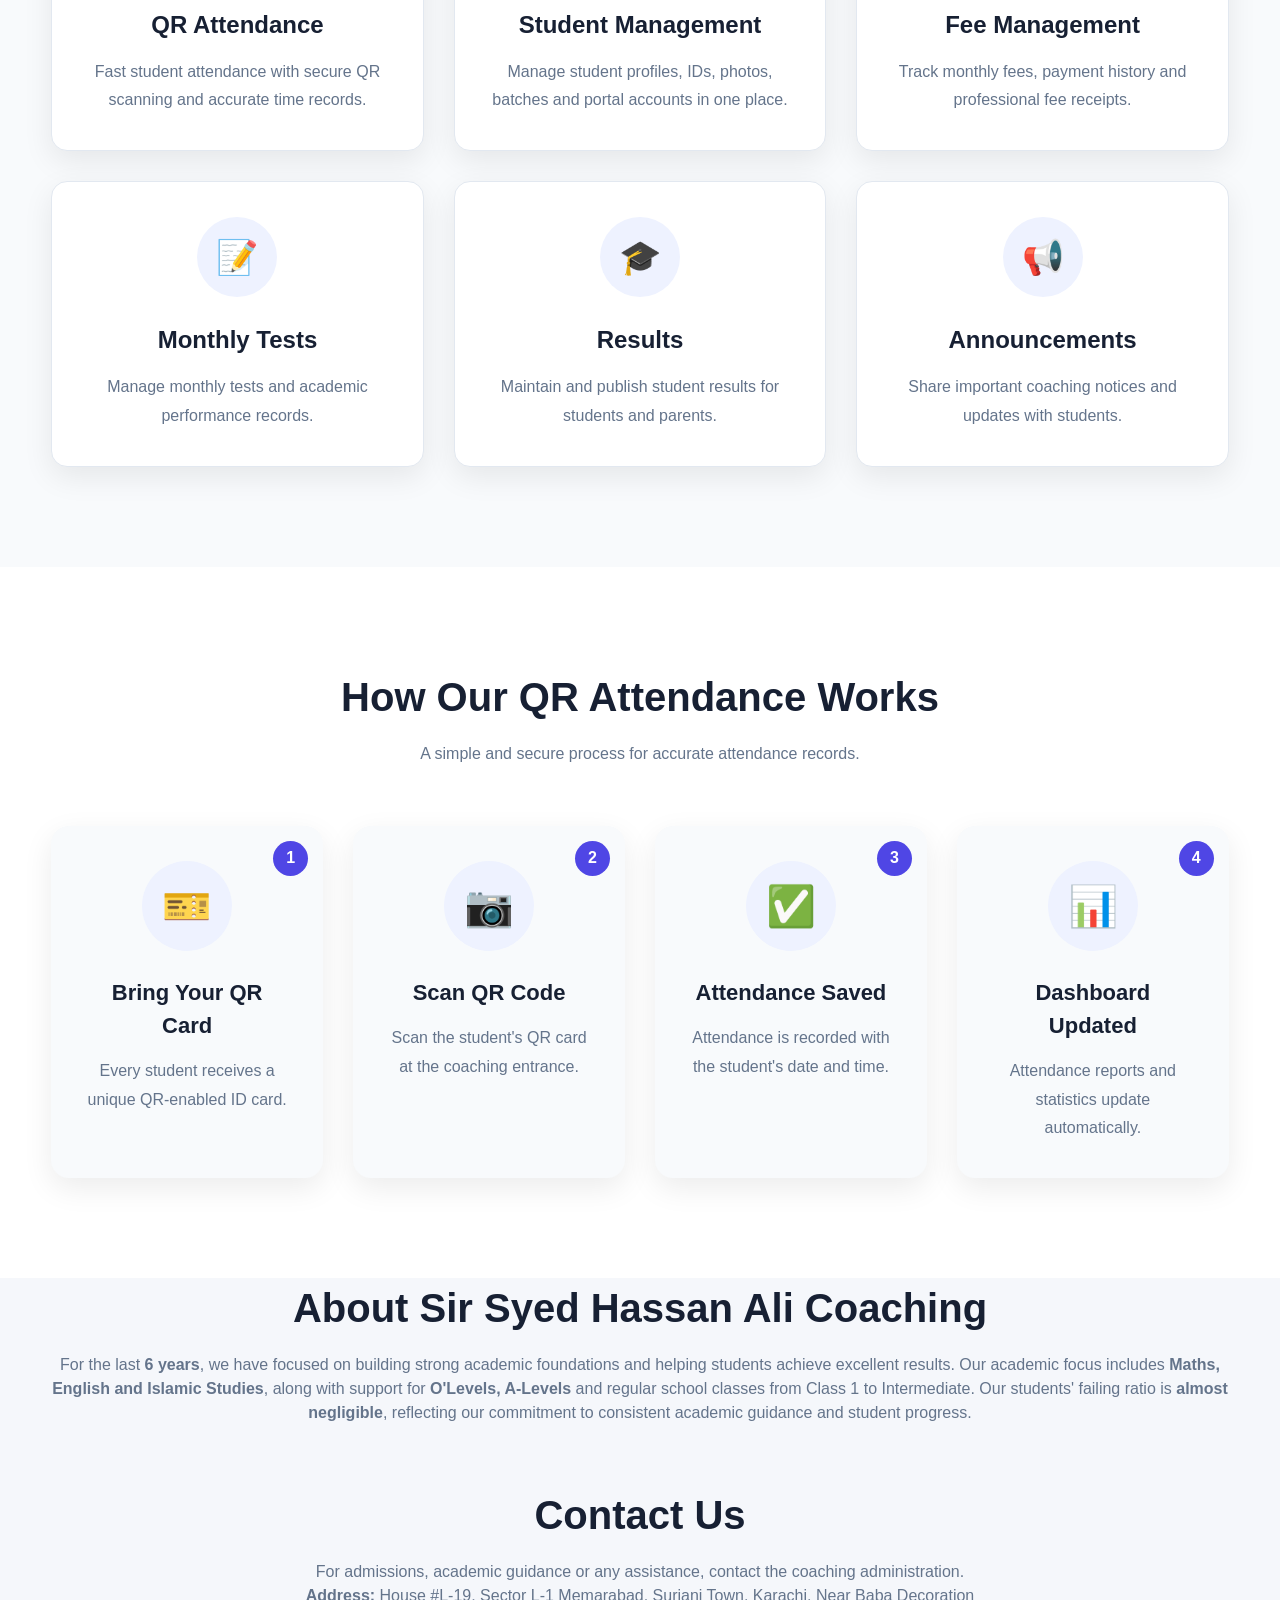
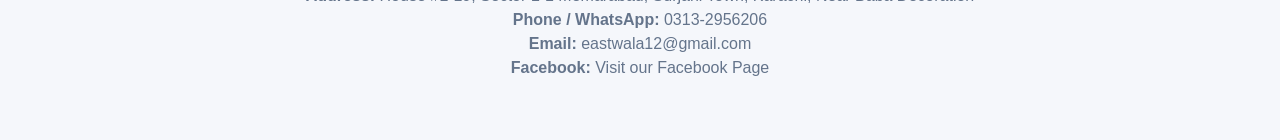
==== commit e338ed1e: "Fix branding logo and add professional student hero image" ====
--- a/index.html
+++ b/index.html
@@ -8,22 +8,71 @@
 
     <link rel="preconnect" href="https://fonts.googleapis.com">
     <link rel="preconnect" href="https://fonts.gstatic.com" crossorigin>
-    <link href="https://fonts.googleapis.com/css2?family=Poppins:wght@300;400;500;600;700&display=swap" rel="stylesheet">
+    <link href="https://fonts.googleapis.com/css2?family=Poppins:wght@300;400;500;600;700;800&display=swap" rel="stylesheet">
     <script src="https://unpkg.com/lucide@latest"></script>
 
     <link rel="stylesheet" href="css/variables.css">
     <link rel="stylesheet" href="css/style.css">
     <link rel="stylesheet" href="css/components.css">
     <link rel="stylesheet" href="css/responsive.css">
+
+    <style>
+        .brand-logo-image {
+            width: 58px;
+            height: 58px;
+            display: block;
+            object-fit: contain;
+            flex: 0 0 58px;
+        }
+        .hero-image {
+            min-height: 420px;
+            position: relative;
+            overflow: hidden;
+            border-radius: 30px;
+            background: #eef4ff;
+            box-shadow: 0 24px 60px rgba(15, 23, 42, .12);
+        }
+        .hero-image::after {
+            content: "";
+            position: absolute;
+            inset: 0;
+            background: linear-gradient(135deg, rgba(13, 43, 86, .10), rgba(255,255,255,.02));
+            pointer-events: none;
+        }
+        .hero-image img {
+            width: 100%;
+            height: 100%;
+            min-height: 420px;
+            object-fit: cover;
+            object-position: center;
+            display: block;
+        }
+        .hero-image-badge {
+            position: absolute;
+            z-index: 2;
+            left: 22px;
+            bottom: 22px;
+            padding: 11px 16px;
+            border-radius: 14px;
+            background: rgba(255,255,255,.94);
+            color: #0f2b55;
+            font-weight: 700;
+            font-size: 13px;
+            box-shadow: 0 12px 30px rgba(15,23,42,.16);
+            backdrop-filter: blur(8px);
+        }
+        @media (max-width: 800px) {
+            .hero-image { min-height: 300px; }
+            .hero-image img { min-height: 300px; }
+        }
+    </style>
 </head>
 <body>
 
 <header class="header">
     <div class="container">
         <a href="#home" class="logo">
-            <div class="logo-icon" style="padding:0;overflow:hidden;background:#fff;">
-                <img src="assets/logo.png" alt="Sir Syed Hassan Ali Coaching logo" style="width:100%;height:100%;object-fit:contain;">
-            </div>
+            <img class="brand-logo-image" src="assets/sshacms-logo-mark.svg" alt="Sir Syed Hassan Ali Coaching logo">
             <div class="logo-text">
                 <h2>Sir Syed Hassan Ali</h2>
                 <span>Coaching Management System</span>
@@ -65,8 +114,9 @@
                 </div>
             </div>
 
-            <div class="hero-image" style="display:flex;align-items:center;justify-content:center;">
-                <img src="assets/logo.png" alt="Sir Syed Hassan Ali Coaching" style="max-width:320px;width:100%;height:auto;object-fit:contain;">
+            <div class="hero-image" aria-label="Students learning in a professional classroom">
+                <img src="https://images.unsplash.com/photo-1509062522246-3755977927d7?auto=format&fit=crop&w=1200&q=85" alt="Students learning together in a classroom">
+                <div class="hero-image-badge">Focused learning • Better future</div>
             </div>
         </div>
     </section>
@@ -79,135 +129,53 @@
             </div>
 
             <div class="stats-grid">
-                <div class="stat-card">
-                    <h3 id="studentCount">0</h3>
-                    <p>Total Students</p>
-                </div>
-                <div class="stat-card">
-                    <h3 id="attendanceToday">0</h3>
-                    <p>Today's Attendance</p>
-                </div>
-                <div class="stat-card">
-                    <h3 id="activeCourses">6</h3>
-                    <p>Active Courses</p>
-                </div>
-                <div class="stat-card">
-                    <h3 id="successRate">98%</h3>
-                    <p>Success Rate</p>
-                </div>
+                <div class="stat-card"><h3 id="studentCount">0</h3><p>Total Students</p></div>
+                <div class="stat-card"><h3 id="attendanceToday">0</h3><p>Today's Attendance</p></div>
+                <div class="stat-card"><h3 id="activeCourses">6</h3><p>Active Courses</p></div>
+                <div class="stat-card"><h3 id="successRate">98%</h3><p>Success Rate</p></div>
             </div>
         </div>
     </section>
 
     <section class="features" id="features">
         <div class="container">
-            <div class="section-title">
-                <h2>Powerful Features</h2>
-                <p>Everything you need to manage coaching, students and parents from one platform.</p>
-            </div>
-
+            <div class="section-title"><h2>Powerful Features</h2><p>Everything you need to manage coaching, students and parents from one platform.</p></div>
             <div class="features-grid">
-                <div class="feature-card">
-                    <div class="feature-icon">📷</div>
-                    <h3>QR Attendance</h3>
-                    <p>Fast student attendance with secure QR scanning and accurate time records.</p>
-                </div>
-                <div class="feature-card">
-                    <div class="feature-icon">👨‍🎓</div>
-                    <h3>Student Management</h3>
-                    <p>Manage student profiles, IDs, photos, batches and portal accounts in one place.</p>
-                </div>
-                <div class="feature-card">
-                    <div class="feature-icon">💰</div>
-                    <h3>Fee Management</h3>
-                    <p>Track monthly fees, payment history and professional fee receipts.</p>
-                </div>
-                <div class="feature-card">
-                    <div class="feature-icon">📝</div>
-                    <h3>Monthly Tests</h3>
-                    <p>Manage monthly tests and academic performance records.</p>
-                </div>
-                <div class="feature-card">
-                    <div class="feature-icon">🎓</div>
-                    <h3>Results</h3>
-                    <p>Maintain and publish student results for students and parents.</p>
-                </div>
-                <div class="feature-card">
-                    <div class="feature-icon">📢</div>
-                    <h3>Announcements</h3>
-                    <p>Share important coaching notices and updates with students.</p>
-                </div>
+                <div class="feature-card"><div class="feature-icon">📷</div><h3>QR Attendance</h3><p>Fast student attendance with secure QR scanning and accurate time records.</p></div>
+                <div class="feature-card"><div class="feature-icon">👨‍🎓</div><h3>Student Management</h3><p>Manage student profiles, IDs, photos, batches and portal accounts in one place.</p></div>
+                <div class="feature-card"><div class="feature-icon">💰</div><h3>Fee Management</h3><p>Track monthly fees, payment history and professional fee receipts.</p></div>
+                <div class="feature-card"><div class="feature-icon">📝</div><h3>Monthly Tests</h3><p>Manage monthly tests and academic performance records.</p></div>
+                <div class="feature-card"><div class="feature-icon">🎓</div><h3>Results</h3><p>Maintain and publish student results for students and parents.</p></div>
+                <div class="feature-card"><div class="feature-icon">📢</div><h3>Announcements</h3><p>Share important coaching notices and updates with students.</p></div>
             </div>
         </div>
     </section>
 
     <section class="workflow" id="workflow">
         <div class="container">
-            <div class="section-title">
-                <h2>How Our QR Attendance Works</h2>
-                <p>A simple and secure process for accurate attendance records.</p>
-            </div>
-
+            <div class="section-title"><h2>How Our QR Attendance Works</h2><p>A simple and secure process for accurate attendance records.</p></div>
             <div class="workflow-grid">
-                <div class="workflow-card">
-                    <div class="step-number">1</div>
-                    <div class="workflow-icon">🎫</div>
-                    <h3>Bring Your QR Card</h3>
-                    <p>Every student receives a unique QR-enabled ID card.</p>
-                </div>
-                <div class="workflow-card">
-                    <div class="step-number">2</div>
-                    <div class="workflow-icon">📷</div>
-                    <h3>Scan QR Code</h3>
-                    <p>Scan the student's QR card at the coaching entrance.</p>
-                </div>
-                <div class="workflow-card">
-                    <div class="step-number">3</div>
-                    <div class="workflow-icon">✅</div>
-                    <h3>Attendance Saved</h3>
-                    <p>Attendance is recorded with the student's date and time.</p>
-                </div>
-                <div class="workflow-card">
-                    <div class="step-number">4</div>
-                    <div class="workflow-icon">📊</div>
-                    <h3>Dashboard Updated</h3>
-                    <p>Attendance reports and statistics update automatically.</p>
-                </div>
+                <div class="workflow-card"><div class="step-number">1</div><div class="workflow-icon">🎫</div><h3>Bring Your QR Card</h3><p>Every student receives a unique QR-enabled ID card.</p></div>
+                <div class="workflow-card"><div class="step-number">2</div><div class="workflow-icon">📷</div><h3>Scan QR Code</h3><p>Scan the student's QR card at the coaching entrance.</p></div>
+                <div class="workflow-card"><div class="step-number">3</div><div class="workflow-icon">✅</div><h3>Attendance Saved</h3><p>Attendance is recorded with the student's date and time.</p></div>
+                <div class="workflow-card"><div class="step-number">4</div><div class="workflow-icon">📊</div><h3>Dashboard Updated</h3><p>Attendance reports and statistics update automatically.</p></div>
             </div>
         </div>
     </section>
 
     <section class="about" id="about">
         <div class="container">
-            <div class="section-title">
-                <h2>About Sir Syed Hassan Ali Coaching</h2>
-                <p>
-                    For the last <strong>6 years</strong>, we have focused on building strong academic
-                    foundations and helping students achieve excellent results. Our academic focus includes
-                    <strong>Maths, English and Islamic Studies</strong>, along with support for
-                    <strong>O'Levels, A-Levels</strong> and regular school classes from Class 1 to Intermediate.
-                    Our students' failing ratio is <strong>almost negligible</strong>, reflecting our commitment
-                    to consistent academic guidance and student progress.
-                </p>
-            </div>
+            <div class="section-title"><h2>About Sir Syed Hassan Ali Coaching</h2><p>For the last <strong>6 years</strong>, we have focused on building strong academic foundations and helping students achieve excellent results. Our academic focus includes <strong>Maths, English and Islamic Studies</strong>, along with support for <strong>O'Levels, A-Levels</strong> and regular school classes from Class 1 to Intermediate. Our students' failing ratio is <strong>almost negligible</strong>, reflecting our commitment to consistent academic guidance and student progress.</p></div>
         </div>
     </section>
 
     <section class="contact" id="contact">
         <div class="container">
-            <div class="section-title">
-                <h2>Contact Us</h2>
-                <p>For admissions, academic guidance or any assistance, contact the coaching administration.</p>
-                <p><strong>Address:</strong> House #L-19, Sector L-1 Memarabad, Surjani Town, Karachi, Near Baba Decoration</p>
-                <p><strong>Phone / WhatsApp:</strong> <a href="https://wa.me/923132956206" target="_blank" rel="noopener noreferrer">0313-2956206</a></p>
-                <p><strong>Email:</strong> <a href="mailto:eastwala12@gmail.com">eastwala12@gmail.com</a></p>
-                <p><strong>Facebook:</strong> <a href="https://www.facebook.com/share/1Mup5KM16s/" target="_blank" rel="noopener noreferrer">Visit our Facebook Page</a></p>
-            </div>
+            <div class="section-title"><h2>Contact Us</h2><p>For admissions, academic guidance or any assistance, contact the coaching administration.</p><p><strong>Address:</strong> House #L-19, Sector L-1 Memarabad, Surjani Town, Karachi, Near Baba Decoration</p><p><strong>Phone / WhatsApp:</strong> <a href="https://wa.me/923132956206" target="_blank" rel="noopener noreferrer">0313-2956206</a></p><p><strong>Email:</strong> <a href="mailto:eastwala12@gmail.com">eastwala12@gmail.com</a></p><p><strong>Facebook:</strong> <a href="https://www.facebook.com/share/1Mup5KM16s/" target="_blank" rel="noopener noreferrer">Visit our Facebook Page</a></p></div>
         </div>
     </section>
 </main>
 
-<script type="module" src="js/app.js"></script>
-
+<script type="module" src="javascript/app.js"></script>
 </body>
 </html>
--- a/css/responsive.css
+++ b/css/responsive.css
@@ -1,494 +1,110 @@
-<!DOCTYPE html>
-<html lang="en">
-
-<head>
-
-    <!-- Character Encoding -->
-    <meta charset="UTF-8">
-
-    <!-- Responsive Design -->
-    <meta name="viewport"
-          content="width=device-width, initial-scale=1.0">
-
-    <!-- Website Title -->
-    <title>Sir Syed Hassan Ali Coaching Management System</title>
-
-    <!-- Website Description -->
-    <meta name="description"
-          content="Smart Coaching Management System">
-
-    <!-- Google Fonts -->
-
-    <link rel="preconnect"
-          href="https://fonts.googleapis.com">
-
-    <link rel="preconnect"
-          href="https://fonts.gstatic.com"
-          crossorigin>
-
-    <link href="https://fonts.googleapis.com/css2?family=Poppins:wght@300;400;500;600;700&display=swap"
-          rel="stylesheet">
-
-    <!-- Lucide Icons -->
-
-    <script src="https://unpkg.com/lucide@latest"></script>
-
-    <!-- CSS -->
-
-    <link rel="stylesheet"
-          href="css/variables.css">
-
-    <link rel="stylesheet"
-          href="css/style.css">
-
-    <link rel="stylesheet"
-          href="css/components.css">
-
-    <link rel="stylesheet"
-          href="css/responsive.css">
-
-</head>
-
-<body>
-
-
-
-
-<header class="header">
-
-    <div class="container">
-
-        <!-- Logo -->
-
-        <a href="index.html" class="logo">
-
-            <div class="logo-icon">
-
-                SS
-
-            </div>
-
-            <div class="logo-text">
-
-                <h2>Sir Syed Hassan Ali</h2>
-
-                <span>Coaching Management System</span>
-
-            </div>
-
-        </a>
-
-        <!-- Desktop Navigation -->
-
-        <nav class="navbar">
-
-            <ul class="nav-list">
-
-                <li><a href="#home" class="nav-link">Home</a></li>
-
-                <li><a href="#features" class="nav-link">Features</a></li>
-
-                <li><a href="#about" class="nav-link">About</a></li>
-
-                <li><a href="#contact" class="nav-link">Contact</a></li>
-
-            </ul>
-
-        </nav>
-
-        <!-- Right Buttons -->
-
-        <div class="header-actions">
-
-            <a href="login.html" class="btn btn-outline">
-
-                Student Login
-
-            </a>
-
-            <a href="admin-login.html" class="btn btn-primary">
-
-                Admin Login
-
-            </a>
-
-        </div>
-
-        <!-- Mobile Menu Button -->
-
-        <button class="menu-btn" id="menuBtn">
-
-            ☰
-
-        </button>
-
-    </div>
-
-</header>
-
-
-
-
-<main>
-
-    <!-- ===========================
-         HERO SECTION
-    ============================ -->
-
-    <section class="hero" id="home">
-
-        <div class="container hero-container">
-
-            <!-- Left Content -->
-
-            <div class="hero-content">
-
-                <span class="hero-badge">
-
-                    Smart Coaching Management System
-                </span>
-
-                <h1>
-
-                    Manage Your Coaching With One Smart Platform
-
-                </h1>
-
-                <p>
-
-                    Attendance, QR Scanner, Fees, Monthly Tests,
-                    Results and Announcements — all in one secure
-                    management system.
-
-                </p>
-
-                <div class="hero-buttons">
-
-                    <a href="login.html" class="btn btn-primary">
-
-                        Student Portal
-
-                    </a>
-
-                    <a href="admin-login.html" class="btn btn-outline">
-
-                        Admin Panel
-
-                    </a>
-
-                </div>
-
-            </div>
-
-
-
-<!-- ==========================================
-     STATISTICS SECTION
-========================================== -->
-
-<section class="stats" id="statistics">
-
-    <div class="container">
-
-        <div class="section-title">
-
-            <h2>Coaching Overview</h2>
-
-            <p>
-
-                Real-time statistics will be displayed here after
-                connecting with Firebase.
-
-            </p>
-
-        </div>
-
-        <div class="stats-grid">
-
-            <div class="stat-card">
-
-                <h3 id="studentCount">
-
-                    250
-
-                </h3>
-
-                <p>Total Students</p>
-
-            </div>
-
-            <div class="stat-card">
-
-                <h3 id="attendanceToday">
-
-                    185
-
-                </h3>
-
-                <p>Today's Attendance</p>
-
-            </div>
-
-            <div class="stat-card">
-
-                <h3 id="activeCourses">
-
-                    12
-
-                </h3>
-
-                <p>Active Courses</p>
-
-            </div>
-
-            <div class="stat-card">
-
-                <h3 id="successRate">
-
-                    98%
-
-                </h3>
-
-                <p>Success Rate</p>
-
-            </div>
-
-        </div>
-
-    </div>
-
-</section>
-
-
-<!-- ==========================================
-     FEATURES SECTION
-========================================== -->
-
-<section class="features" id="features">
-
-    <div class="container">
-
-        <div class="section-title">
-
-            <h2>Powerful Features</h2>
-
-            <p>
-
-                Everything you need to manage your coaching
-                efficiently from one dashboard.
-
-            </p>
-
-        </div>
-
-        <div class="features-grid">
-
-            <div class="feature-card">
-
-                <div class="feature-icon">📷</div>
-
-                <h3>QR Attendance</h3>
-
-                <p>
-                    Mark attendance instantly using a single Android device.
-                </p>
-
-            </div>
-
-            <div class="feature-card">
-
-                <div class="feature-icon">👨‍🎓</div>
-
-                <h3>Student Management</h3>
-
-                <p>
-                    Add, edit and manage all students from one place.
-                </p>
-
-            </div>
-
-            <div class="feature-card">
-
-                <div class="feature-icon">💰</div>
-
-                <h3>Fee Management</h3>
-
-                <p>
-                    Track paid and unpaid monthly fees with complete history.
-                </p>
-
-            </div>
-
-            <div class="feature-card">
-
-                <div class="feature-icon">📝</div>
-
-                <h3>Monthly Tests</h3>
-
-                <p>
-                    Upload and manage monthly test marks easily.
-                </p>
-
-            </div>
-
-            <div class="feature-card">
-
-                <div class="feature-icon">🎓</div>
-
-                <h3>Results</h3>
-
-                <p>
-                    Publish results securely for students and parents.
-                </p>
-
-            </div>
-
-            <div class="feature-card">
-
-                <div class="feature-icon">📢</div>
-
-                <h3>Announcements</h3>
-
-                <p>
-                    Send important notices directly to every student dashboard.
-                </p>
-
-            </div>
-
-        </div>
-
-    </div>
-
-</section>
-
-
-<!-- ==========================================
-     HOW IT WORKS SECTION
-========================================== -->
-
-<section class="workflow" id="workflow">
-
-    <div class="container">
-
-        <div class="section-title">
-
-            <h2>How Our QR Attendance Works</h2>
-
-            <p>
-
-                A simple and secure process that takes only a few seconds.
-
-            </p>
-
-        </div>
-
-        <div class="workflow-grid">
-
-            <div class="workflow-card">
-
-                <div class="step-number">1</div>
-
-                <div class="workflow-icon">🎫</div>
-
-                <h3>Bring Your QR Card</h3>
-
-                <p>
-
-                    Every student receives a unique QR card during admission.
-
-                </p>
-
-            </div>
-
-            <div class="workflow-card">
-
-                <div class="step-number">2</div>
-
-                <div class="workflow-icon">📷</div>
-
-                <h3>Scan QR Code</h3>
-
-                <p>
-
-                    Scan your QR card using the Android scanner at reception.
-
-                </p>
-
-            </div>
-
-            <div class="workflow-card">
-
-                <div class="step-number">3</div>
-
-                <div class="workflow-icon">✅</div>
-
-                <h3>Attendance Saved</h3>
-
-                <p>
-
-                    Attendance is recorded instantly with the current date and time.
-
-                </p>
-
-            </div>
-
-            <div class="workflow-card">
-
-                <div class="step-number">4</div>
-
-                <div class="workflow-icon">📊</div>
-
-                <h3>Dashboard Updated</h3>
-
-                <p>
-
-                    Attendance, reports and statistics update automatically.
-
-                </p>
-
-            </div>
-
-        </div>
-
-    </div>
-
-</section>
-
-
-            <!-- Right Content -->
-
-            <div class="hero-image">
-
-                <img src="images/hero.png"
-                     alt="Hero Image">
-
-            </div>
-
-        </div>
-
-    </section>
-
-</main>
-
-
-
-
-
-<!-- ======================================================
-
-FOOTER WILL COME HERE
-
-======================================================= -->
-
-
-
-
-
-
-<!-- JavaScript -->
-
-<script src="js/app.js"></script>
-
-</body>
-
-</html>
+/* SSHACMS — GLOBAL RESPONSIVE LAYER */
+
+html{width:100%;overflow-x:hidden}
+body{width:100%;max-width:100%;overflow-x:hidden}
+img,video,canvas,svg{max-width:100%}
+input,select,textarea,button{max-width:100%}
+
+/* HOME */
+.container{width:min(92%,1280px)}
+.hero-container,.hero-content,.hero-image,.stats-grid,.features-grid,.workflow-grid,.feature-card,.workflow-card,.stat-card{min-width:0}
+.hero-content h1{overflow-wrap:anywhere}
+
+@media (max-width:1100px){
+ .header .container{gap:16px}.nav-list{gap:18px}.hero-container{gap:35px}.hero-content h1{font-size:44px}
+ .stats-grid{grid-template-columns:repeat(2,minmax(0,1fr))}.features-grid{grid-template-columns:repeat(2,minmax(0,1fr))}.workflow-grid{grid-template-columns:repeat(2,minmax(0,1fr))}
+}
+
+@media (max-width:760px){
+ .header{position:relative}.header .container{height:auto;min-height:72px;padding:12px 0;flex-wrap:wrap;align-items:center}
+ .logo{min-width:0;flex:1 1 auto}.logo-icon{width:44px;height:44px;flex-shrink:0}.logo-text{min-width:0}
+ .logo-text h2{font-size:15px;white-space:nowrap;overflow:hidden;text-overflow:ellipsis}.logo-text span{font-size:10px;white-space:nowrap}
+ .menu-btn{display:none!important}.navbar{display:block;width:100%;order:3;border-top:1px solid #eef2f7;padding-top:10px}
+ .nav-list{justify-content:center;flex-wrap:wrap;gap:7px 16px;list-style:none}.nav-link{font-size:12px}
+ .header-actions{flex:0 0 auto;gap:7px}.header-actions .btn{padding:8px 10px;font-size:10px;white-space:nowrap}
+ .hero{padding:55px 0 65px}.hero-container{display:block}.hero-content{width:100%;text-align:center}
+ .hero-badge{max-width:100%;font-size:11px;padding:7px 12px;margin-bottom:15px}
+ .hero-content h1{font-size:clamp(30px,9vw,40px);line-height:1.15;margin-bottom:18px}
+ .hero-content p{max-width:100%;margin:0 auto 25px;font-size:13px;line-height:1.7}
+ .hero-buttons{justify-content:center;flex-wrap:wrap;gap:9px}.hero-buttons .btn{min-width:125px;text-align:center}.hero-image{margin-top:35px}
+ .stats,.features,.workflow{padding:60px 0}.section-title{margin-bottom:32px}.section-title h2{font-size:clamp(25px,7vw,34px);line-height:1.2}.section-title p{font-size:12px;line-height:1.6}
+ .stats-grid,.features-grid,.workflow-grid{grid-template-columns:1fr;gap:14px}.stat-card,.feature-card,.workflow-card{padding:22px 18px}
+ .stat-card h3{font-size:34px}.feature-card h3,.workflow-card h3{font-size:18px}
+}
+@media (max-width:420px){
+ .container{width:calc(100% - 24px)}.logo-icon{width:40px;height:40px}.logo-text h2{font-size:13px}.logo-text span{display:none}
+ .header-actions .btn{padding:7px 8px;font-size:9px}.nav-list{gap:6px 11px}.nav-link{font-size:11px}.hero-buttons .btn{width:100%}
+}
+
+/* ADMIN */
+.dashboard,.dashboard .main,.dashboard .sidebar,.dashboard .panel,.dashboard .topbar,.dashboard .stat-card,.dashboard .qr-scanner-card,.dashboard .attendance-result-card{min-width:0}
+.dashboard .table-wrapper{width:100%;max-width:100%;overflow-x:auto;-webkit-overflow-scrolling:touch}.dashboard table{width:100%}
+.dashboard .panel-header>*{min-width:0}
+
+@media (max-width:1000px){
+ .dashboard .stats-grid{grid-template-columns:repeat(2,minmax(0,1fr))!important}
+ .dashboard .qr-attendance-grid{grid-template-columns:1fr}.dashboard .fee-summary-grid{grid-template-columns:repeat(2,minmax(0,1fr))}
+ .dashboard .topbar-left h1{font-size:22px!important}
+}
+@media (max-width:800px){
+ .dashboard .sidebar{width:76px!important;padding:16px 9px!important}.dashboard .main{width:calc(100% - 76px)!important;margin-left:76px!important;padding:16px!important}
+ .dashboard .brand{justify-content:center;padding:2px 0 18px!important}.dashboard .brand-icon{width:46px!important;height:46px!important}
+ .dashboard .brand-text,.dashboard .menu-item span,.dashboard .logout span{display:none!important}.dashboard .menu{margin-top:16px!important}
+ .dashboard .menu-item,.dashboard .logout{justify-content:center!important;padding:12px 7px!important}.dashboard .menu-item::before,.dashboard .logout::before{margin-right:0!important}
+ .dashboard .topbar{padding:14px!important;min-height:72px!important}.dashboard .topbar-left h1{font-size:20px!important}.dashboard .topbar-left p{font-size:10px;max-width:55vw}
+ .dashboard .admin-details{display:none}.dashboard .admin-user{padding:0!important;border:0!important;background:transparent!important;box-shadow:none!important}.dashboard .admin-avatar{width:42px!important;height:42px!important}
+ .dashboard .panel{padding:16px!important;border-radius:14px!important}.dashboard .panel-header{align-items:flex-start;flex-wrap:wrap}.dashboard .panel-header h2{font-size:17px!important}.dashboard .panel-header p{font-size:11px}
+ .dashboard .attendance-search{width:100%}.dashboard .scanner-controls{flex-wrap:wrap}.dashboard .scanner-controls button{flex:1 1 140px}.dashboard #qr-reader{max-width:100%}
+ .dashboard .form-grid{grid-template-columns:1fr}.dashboard .modal{padding:10px}.dashboard .modal-content{max-height:calc(100vh - 20px);border-radius:14px}
+}
+@media (max-width:560px){
+ .dashboard .main{padding:10px!important}.dashboard .topbar{margin-bottom:12px!important;border-radius:13px!important}.dashboard .topbar-left h1{font-size:17px!important}.dashboard .topbar-left p{display:none}
+ .dashboard .stats-grid,.dashboard .fee-summary-grid{grid-template-columns:1fr!important;gap:10px!important}.dashboard .stat-card{min-height:88px!important;padding:14px!important}
+ .dashboard .stat-icon{width:42px!important;height:42px!important}.dashboard .stat-card h2{font-size:23px!important}.dashboard .panel{padding:13px!important}
+ .dashboard .primary-btn,.dashboard .secondary-btn{padding:10px 12px;font-size:12px}.dashboard .modal-header,.dashboard #studentForm{padding:15px!important}
+ .dashboard .modal-actions{flex-direction:column-reverse}.dashboard .modal-actions button{width:100%}.dashboard .attendance-summary{grid-template-columns:1fr}
+ .dashboard .fee-tools{display:grid;grid-template-columns:1fr;gap:10px}.dashboard .fee-tools input,.dashboard .fee-tools select{width:100%}
+}
+@media (max-width:380px){.dashboard .sidebar{width:64px!important}.dashboard .main{width:calc(100% - 64px)!important;margin-left:64px!important}.dashboard .brand-icon{width:40px!important;height:40px!important}}
+
+/* STUDENT PORTAL */
+.student-app,.student-main,.student-sidebar,.dashboard-section,.dashboard-card,.welcome-card{min-width:0}
+.student-main .table-container{width:100%;max-width:100%;overflow-x:auto;-webkit-overflow-scrolling:touch}.student-main table{min-width:620px}
+@media (max-width:1000px){
+ .student-sidebar{width:82px!important;padding:18px 9px!important}.student-main{width:calc(100% - 82px)!important;margin-left:82px!important;padding:22px 18px!important}
+ .student-brand{justify-content:center;padding:5px 0 20px}.student-brand>div:last-child{display:none}
+ .nav-item{justify-content:center;padding:12px 7px;font-size:0}.nav-item span{margin:0;font-size:18px}.logout-btn{justify-content:center;font-size:0;padding:12px 7px}.logout-btn span{font-size:18px}
+ .stats-grid{grid-template-columns:repeat(2,minmax(0,1fr))}.dashboard-grid{grid-template-columns:1fr}.attendance-summary{grid-template-columns:repeat(2,minmax(0,1fr))}
+}
+@media (max-width:700px){
+ .student-main{padding:14px 12px!important}.student-topbar{align-items:flex-start;gap:12px}.student-topbar h1{font-size:22px}.student-topbar p{font-size:11px}
+ .profile-mini strong,.profile-mini span{display:none}.welcome-card{display:block;padding:20px}.welcome-card h2{font-size:21px}.welcome-badge{min-width:0;margin-top:15px}
+ .stats-grid,.attendance-summary{grid-template-columns:1fr}.profile-details{grid-template-columns:1fr}.chart-wrap,.line-chart-wrap{height:210px}
+ .dashboard-card{padding:15px;border-radius:13px}.card-heading{flex-wrap:wrap}.chart-legend{grid-template-columns:1fr}
+}
+@media (max-width:380px){.student-sidebar{width:64px!important}.student-main{width:calc(100% - 64px)!important;margin-left:64px!important;padding:10px 8px!important}.student-topbar h1{font-size:19px}}
+
+/* LOGIN */
+.login-wrapper{width:100%;max-width:440px}
+@media (max-width:520px){
+ .login-wrapper{max-width:100%}.login-card{padding:24px!important;border-radius:18px!important}
+ body:has(.login-card){padding:14px!important;align-items:flex-start;padding-top:28px!important}
+}
+@media (max-width:360px){.login-card{padding:18px!important}}
+
+/* TOUCH + LONG CONTENT */
+@media (pointer:coarse){.btn,.primary-btn,.secondary-btn,.action-btn,.menu-item,.nav-item,.logout,.logout-btn{min-height:42px}}
+.dashboard td,.student-main td,.dashboard-card,.panel,.profile-details strong,.profile-details div,.topbar,.student-topbar{overflow-wrap:anywhere}
+
+/* ADMIN WIDTH GUARD — keep the student-management panel inside the mobile viewport.
+   The table itself remains horizontally scrollable; only the page/panel width is locked. */
+.dashboard .main{max-width:calc(100vw - 270px);overflow-x:hidden}
+.dashboard .panel{width:100%;max-width:100%}
+.dashboard .table-wrapper{min-width:0;max-width:100%;width:100%;overflow-x:auto;overflow-y:hidden}
+.dashboard .table-wrapper table{max-width:none}
+@media (max-width:800px){
+ .dashboard .main{max-width:calc(100vw - 76px);overflow-x:hidden}
+}
+@media (max-width:380px){
+ .dashboard .main{max-width:calc(100vw - 64px)}
+}
